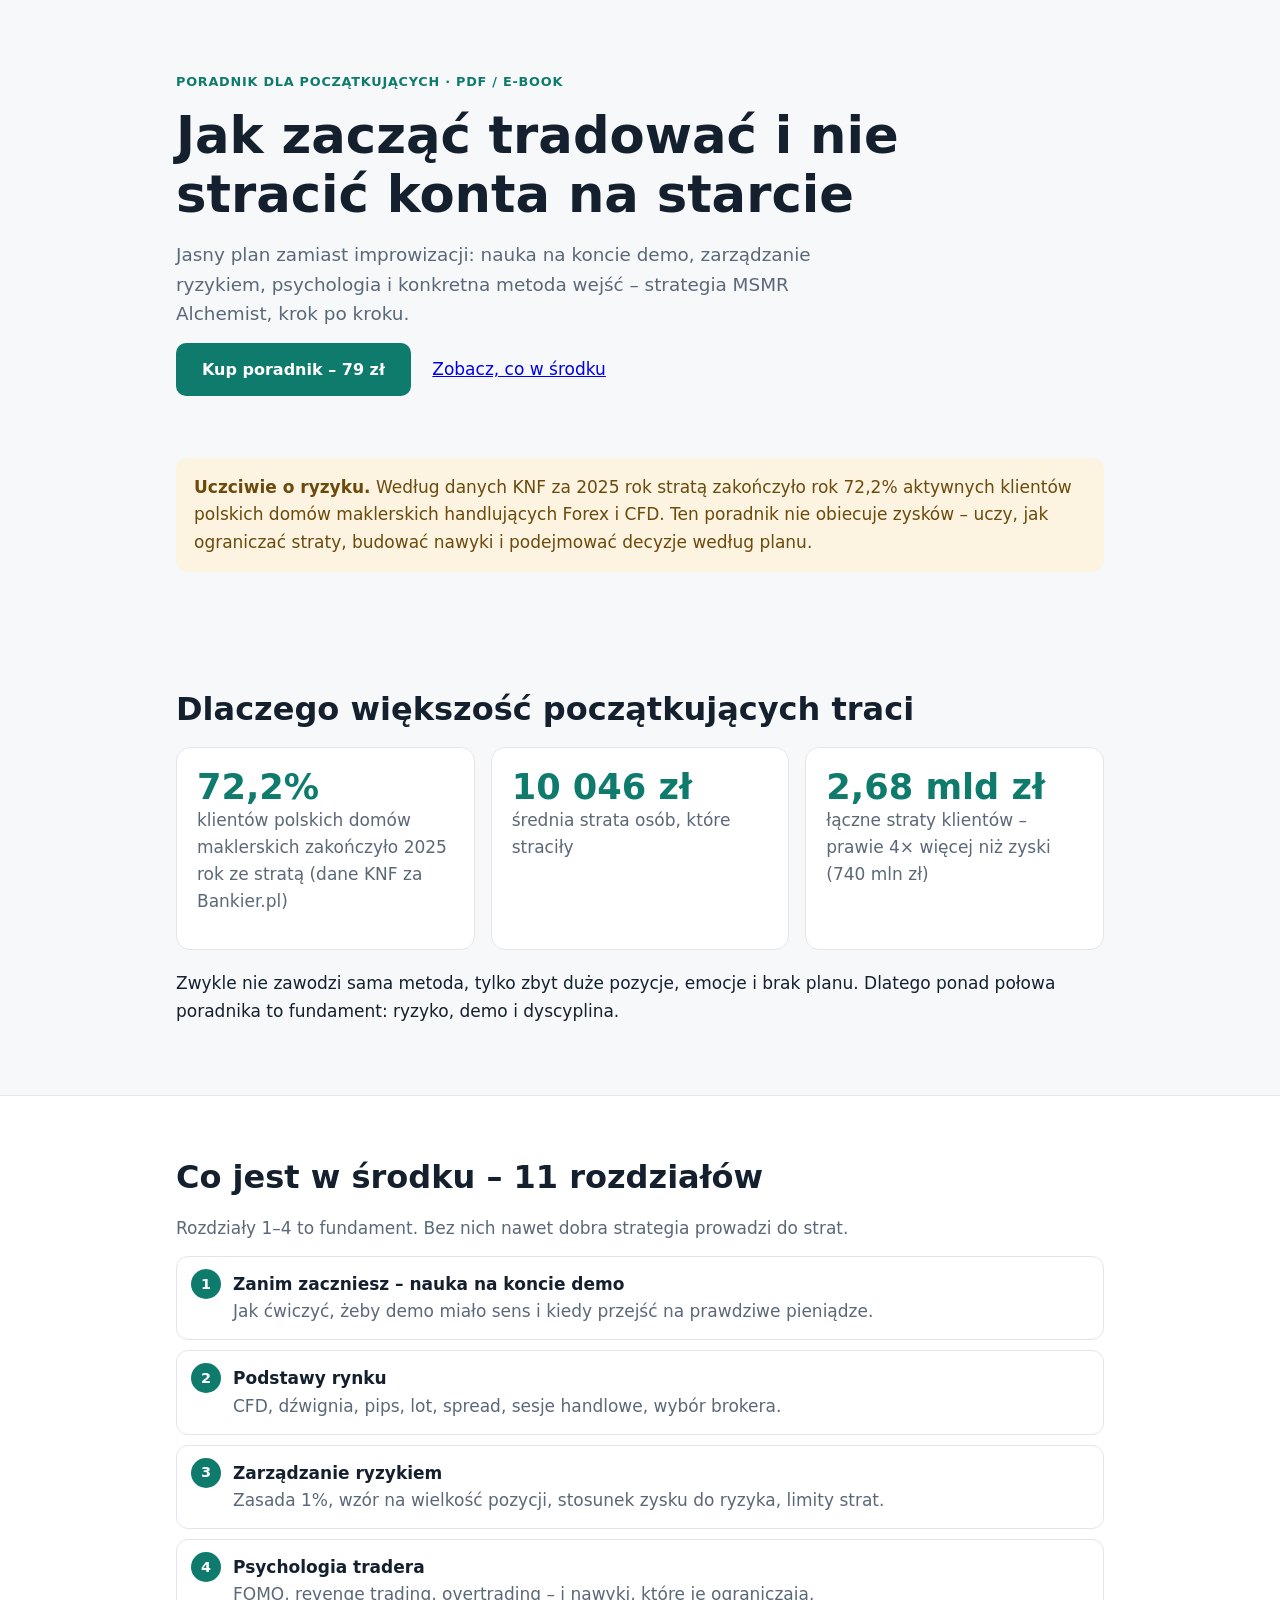
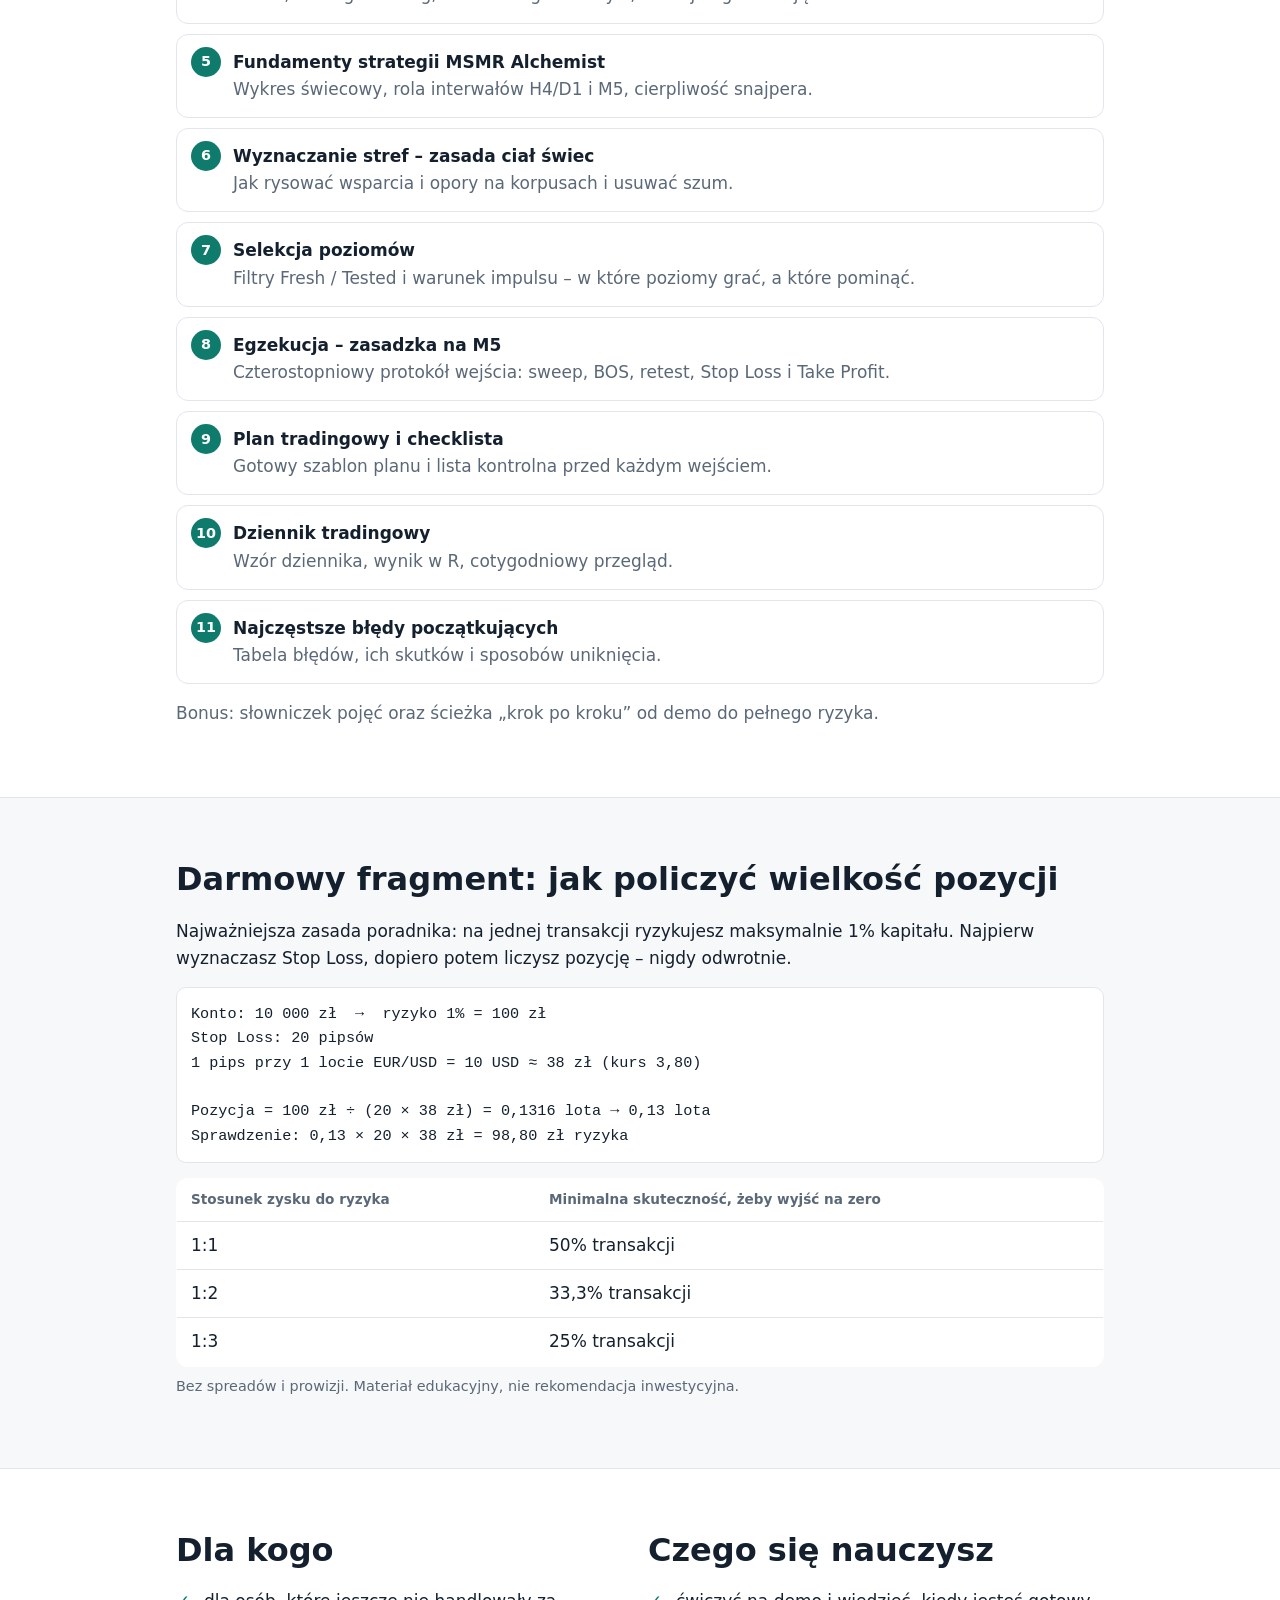
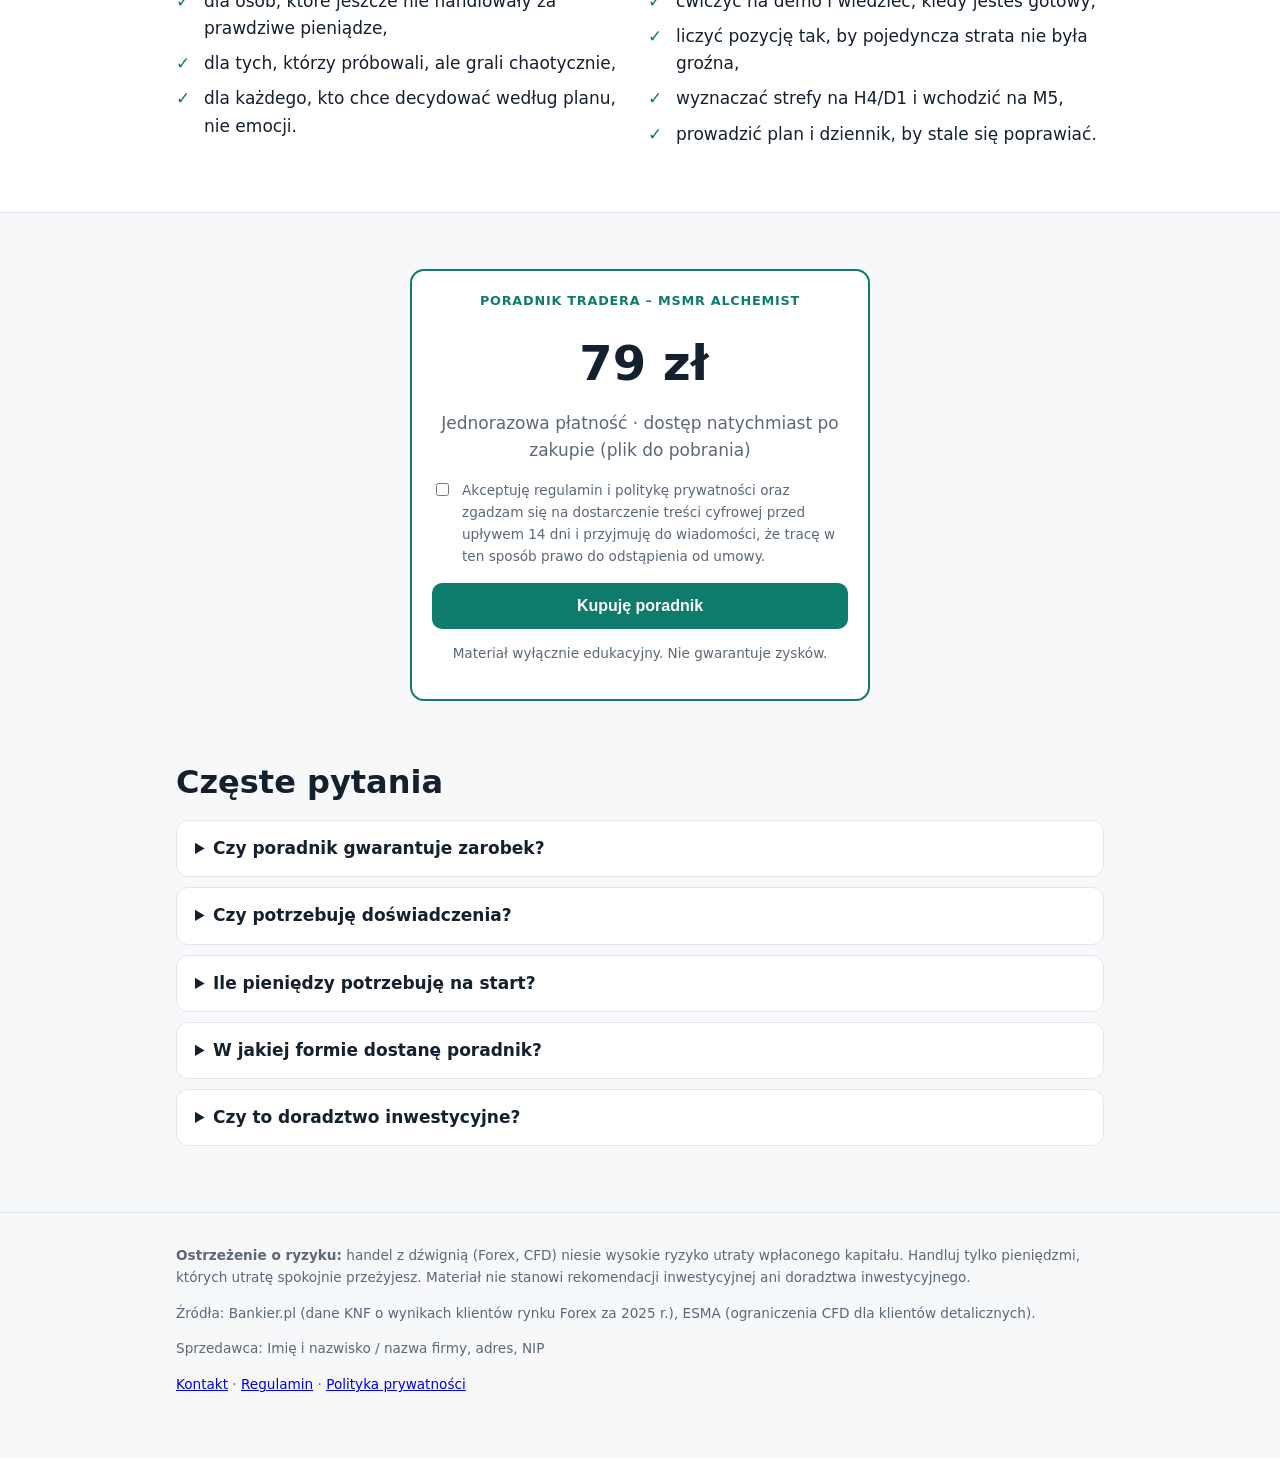
==== index.html @ 7ea4dff7 "Dodaj stronę sprzedażową poradnika tradera Co-Authored-By: Claude Sonnet 5.5 <noreply@anthropic.com>" ====
<!doctype html>
<html lang="pl">
<head>
<meta charset="utf-8">
<meta name="viewport" content="width=device-width, initial-scale=1">
<title>Poradnik Tradera – MSMR Alchemist</title>
<meta name="description" content="Praktyczny poradnik dla początkujących: jak zacząć tradować, liczyć ryzyko i handlować według planu. 11 rozdziałów, checklista, dziennik tradera.">
<style>
:root{--bg:#f7f8fa;--card:#fff;--ink:#14202e;--muted:#5b6878;--line:#e2e6ec;--accent:#0f7b6c;--accent-ink:#fff;--warn:#fdf3e1;--warn-ink:#6b4a0b}
@media (prefers-color-scheme:dark){:root{--bg:#0f151c;--card:#171f29;--ink:#e8edf3;--muted:#9aa7b6;--line:#26313e;--accent:#2bb59f;--accent-ink:#06211c;--warn:#2b2312;--warn-ink:#f0d9a4}}
*{box-sizing:border-box}
body{margin:0;background:var(--bg);color:var(--ink);font:17px/1.6 system-ui,-apple-system,Segoe UI,Roboto,sans-serif}
.wrap{max-width:960px;margin:0 auto;padding:0 16px}
section{padding:56px 0}
h1{font-size:clamp(2rem,5vw,3.2rem);line-height:1.15;margin:0 0 16px}
h2{font-size:clamp(1.5rem,3vw,2rem);margin:0 0 12px}
h3{margin:0 0 6px;font-size:1.05rem}
p{margin:0 0 14px}
.muted{color:var(--muted)}
.hero{padding:72px 0 48px}
.eyebrow{color:var(--accent);font-weight:700;letter-spacing:.06em;text-transform:uppercase;font-size:.8rem}
.btn{display:inline-block;background:var(--accent);color:var(--accent-ink);padding:14px 26px;border-radius:10px;font-weight:700;text-decoration:none;border:0;font-size:1rem;cursor:pointer}
.btn:hover{filter:brightness(1.08)}
.grid{display:grid;gap:16px;grid-template-columns:repeat(auto-fit,minmax(250px,1fr))}
.card{background:var(--card);border:1px solid var(--line);border-radius:14px;padding:20px}
.stat{font-size:2.2rem;font-weight:800;color:var(--accent);line-height:1.1}
.warn{background:var(--warn);color:var(--warn-ink);border-radius:12px;padding:16px 18px}
ol.chapters{list-style:none;counter-reset:c;padding:0;margin:0;display:grid;gap:10px}
ol.chapters li{counter-increment:c;background:var(--card);border:1px solid var(--line);border-radius:12px;padding:14px 16px 14px 56px;position:relative}
ol.chapters li::before{content:counter(c);position:absolute;left:14px;top:12px;width:30px;height:30px;border-radius:50%;background:var(--accent);color:var(--accent-ink);display:grid;place-items:center;font-weight:700;font-size:.9rem}
ol.chapters b{display:block}
ul.tick{list-style:none;padding:0;margin:0}
ul.tick li{padding-left:28px;position:relative;margin-bottom:8px}
ul.tick li::before{content:"✓";position:absolute;left:0;color:var(--accent);font-weight:800}
table{width:100%;border-collapse:collapse;background:var(--card);border-radius:12px;overflow:hidden;border:1px solid var(--line)}
th,td{padding:10px 14px;text-align:left;border-bottom:1px solid var(--line)}
th{font-size:.85rem;color:var(--muted)}
tr:last-child td{border-bottom:0}
pre{background:var(--card);border:1px solid var(--line);border-radius:10px;padding:14px;overflow:auto;font-size:.95rem}
.price-box{text-align:center;max-width:460px;margin:0 auto;border:2px solid var(--accent)}
.price{font-size:3rem;font-weight:800;margin:8px 0}
.price s{font-size:1.3rem;color:var(--muted);font-weight:400;margin-right:8px}
details{background:var(--card);border:1px solid var(--line);border-radius:12px;padding:14px 18px;margin-bottom:10px}
summary{cursor:pointer;font-weight:600}
details p{margin:10px 0 0}
label.consent{display:flex;gap:10px;text-align:left;font-size:.85rem;color:var(--muted);margin:16px 0;align-items:flex-start}
footer{padding:32px 0 48px;border-top:1px solid var(--line);font-size:.85rem;color:var(--muted)}
#msg{margin-top:12px;font-size:.9rem;color:var(--warn-ink);background:var(--warn);border-radius:8px;padding:10px;display:none}
</style>
</head>
<body>

<header class="hero">
<div class="wrap">
  <p class="eyebrow">Poradnik dla początkujących · PDF / e-book</p>
  <h1>Jak zacząć tradować i nie stracić konta na starcie</h1>
  <p class="muted" style="font-size:1.15rem;max-width:660px">Jasny plan zamiast improwizacji: nauka na koncie demo, zarządzanie ryzykiem, psychologia i konkretna metoda wejść – strategia MSMR Alchemist, krok po kroku.</p>
  <p><a class="btn" href="#kup" data-buy>Kup poradnik – <span data-price></span></a>
  <a href="#zawartosc" style="margin-left:16px">Zobacz, co w środku</a></p>
</div>
</header>

<section style="padding-top:0">
<div class="wrap">
  <div class="warn"><b>Uczciwie o ryzyku.</b> Według danych KNF za 2025 rok stratą zakończyło rok 72,2% aktywnych klientów polskich domów maklerskich handlujących Forex i CFD. Ten poradnik nie obiecuje zysków – uczy, jak ograniczać straty, budować nawyki i podejmować decyzje według planu.</div>
</div>
</section>

<section>
<div class="wrap">
  <h2>Dlaczego większość początkujących traci</h2>
  <div class="grid">
    <div class="card"><div class="stat">72,2%</div><p class="muted">klientów polskich domów maklerskich zakończyło 2025 rok ze stratą (dane KNF za Bankier.pl)</p></div>
    <div class="card"><div class="stat">10 046 zł</div><p class="muted">średnia strata osób, które straciły</p></div>
    <div class="card"><div class="stat">2,68 mld zł</div><p class="muted">łączne straty klientów – prawie 4× więcej niż zyski (740 mln zł)</p></div>
  </div>
  <p style="margin-top:20px">Zwykle nie zawodzi sama metoda, tylko zbyt duże pozycje, emocje i brak planu. Dlatego ponad połowa poradnika to fundament: ryzyko, demo i dyscyplina.</p>
</div>
</section>

<section id="zawartosc" style="background:var(--card);border-block:1px solid var(--line)">
<div class="wrap">
  <h2>Co jest w środku – 11 rozdziałów</h2>
  <p class="muted">Rozdziały 1–4 to fundament. Bez nich nawet dobra strategia prowadzi do strat.</p>
  <ol class="chapters">
    <li><b>Zanim zaczniesz – nauka na koncie demo</b><span class="muted">Jak ćwiczyć, żeby demo miało sens i kiedy przejść na prawdziwe pieniądze.</span></li>
    <li><b>Podstawy rynku</b><span class="muted">CFD, dźwignia, pips, lot, spread, sesje handlowe, wybór brokera.</span></li>
    <li><b>Zarządzanie ryzykiem</b><span class="muted">Zasada 1%, wzór na wielkość pozycji, stosunek zysku do ryzyka, limity strat.</span></li>
    <li><b>Psychologia tradera</b><span class="muted">FOMO, revenge trading, overtrading – i nawyki, które je ograniczają.</span></li>
    <li><b>Fundamenty strategii MSMR Alchemist</b><span class="muted">Wykres świecowy, rola interwałów H4/D1 i M5, cierpliwość snajpera.</span></li>
    <li><b>Wyznaczanie stref – zasada ciał świec</b><span class="muted">Jak rysować wsparcia i opory na korpusach i usuwać szum.</span></li>
    <li><b>Selekcja poziomów</b><span class="muted">Filtry Fresh / Tested i warunek impulsu – w które poziomy grać, a które pominąć.</span></li>
    <li><b>Egzekucja – zasadzka na M5</b><span class="muted">Czterostopniowy protokół wejścia: sweep, BOS, retest, Stop Loss i Take Profit.</span></li>
    <li><b>Plan tradingowy i checklista</b><span class="muted">Gotowy szablon planu i lista kontrolna przed każdym wejściem.</span></li>
    <li><b>Dziennik tradingowy</b><span class="muted">Wzór dziennika, wynik w R, cotygodniowy przegląd.</span></li>
    <li><b>Najczęstsze błędy początkujących</b><span class="muted">Tabela błędów, ich skutków i sposobów uniknięcia.</span></li>
  </ol>
  <p style="margin-top:16px" class="muted">Bonus: słowniczek pojęć oraz ścieżka „krok po kroku” od demo do pełnego ryzyka.</p>
</div>
</section>

<section>
<div class="wrap">
  <h2>Darmowy fragment: jak policzyć wielkość pozycji</h2>
  <p>Najważniejsza zasada poradnika: na jednej transakcji ryzykujesz maksymalnie 1% kapitału. Najpierw wyznaczasz Stop Loss, dopiero potem liczysz pozycję – nigdy odwrotnie.</p>
  <pre>Konto: 10 000 zł  →  ryzyko 1% = 100 zł
Stop Loss: 20 pipsów
1 pips przy 1 locie EUR/USD = 10 USD ≈ 38 zł (kurs 3,80)

Pozycja = 100 zł ÷ (20 × 38 zł) = 0,1316 lota → 0,13 lota
Sprawdzenie: 0,13 × 20 × 38 zł = 98,80 zł ryzyka</pre>
  <table>
    <tr><th>Stosunek zysku do ryzyka</th><th>Minimalna skuteczność, żeby wyjść na zero</th></tr>
    <tr><td>1:1</td><td>50% transakcji</td></tr>
    <tr><td>1:2</td><td>33,3% transakcji</td></tr>
    <tr><td>1:3</td><td>25% transakcji</td></tr>
  </table>
  <p class="muted" style="margin-top:8px;font-size:.9rem">Bez spreadów i prowizji. Materiał edukacyjny, nie rekomendacja inwestycyjna.</p>
</div>
</section>

<section style="background:var(--card);border-block:1px solid var(--line)">
<div class="wrap">
  <div class="grid">
    <div>
      <h2>Dla kogo</h2>
      <ul class="tick">
        <li>dla osób, które jeszcze nie handlowały za prawdziwe pieniądze,</li>
        <li>dla tych, którzy próbowali, ale grali chaotycznie,</li>
        <li>dla każdego, kto chce decydować według planu, nie emocji.</li>
      </ul>
    </div>
    <div>
      <h2>Czego się nauczysz</h2>
      <ul class="tick">
        <li>ćwiczyć na demo i wiedzieć, kiedy jesteś gotowy,</li>
        <li>liczyć pozycję tak, by pojedyncza strata nie była groźna,</li>
        <li>wyznaczać strefy na H4/D1 i wchodzić na M5,</li>
        <li>prowadzić plan i dziennik, by stale się poprawiać.</li>
      </ul>
    </div>
  </div>
</div>
</section>

<section id="kup">
<div class="wrap">
  <div class="card price-box">
    <p class="eyebrow">Poradnik Tradera – MSMR Alchemist</p>
    <div class="price"><s data-oldprice></s><span data-price></span></div>
    <p class="muted">Jednorazowa płatność · dostęp natychmiast po zakupie (plik do pobrania)</p>
    <label class="consent"><input type="checkbox" id="consent">
      <span>Akceptuję regulamin i politykę prywatności oraz zgadzam się na dostarczenie treści cyfrowej przed upływem 14 dni i przyjmuję do wiadomości, że tracę w ten sposób prawo do odstąpienia od umowy.</span></label>
    <button class="btn" id="buy" style="width:100%">Kupuję poradnik</button>
    <div id="msg"></div>
    <p class="muted" style="font-size:.85rem;margin-top:14px">Materiał wyłącznie edukacyjny. Nie gwarantuje zysków.</p>
  </div>
</div>
</section>

<section style="padding-top:0">
<div class="wrap">
  <h2>Częste pytania</h2>
  <details><summary>Czy poradnik gwarantuje zarobek?</summary><p>Nie. Żadna strategia nie wygrywa zawsze, a przeszłe wyniki nie gwarantują przyszłych. Poradnik uczy podejścia opartego na planie i kontroli ryzyka.</p></details>
  <details><summary>Czy potrzebuję doświadczenia?</summary><p>Nie. Poradnik zaczyna od podstaw: konta demo, pojęć rynkowych i zarządzania ryzykiem.</p></details>
  <details><summary>Ile pieniędzy potrzebuję na start?</summary><p>Przez pierwsze tygodnie handlujesz wyłącznie na koncie demo. Na prawdziwym koncie zaczynasz od małej kwoty, której utratę spokojnie przeżyjesz.</p></details>
  <details><summary>W jakiej formie dostanę poradnik?</summary><p>Jako plik do pobrania po opłaceniu zamówienia (link przesłany na podany e-mail).</p></details>
  <details><summary>Czy to doradztwo inwestycyjne?</summary><p>Nie. To materiał wyłącznie edukacyjny. Wszystkie decyzje podejmujesz samodzielnie i na własną odpowiedzialność.</p></details>
</div>
</section>

<footer>
<div class="wrap">
  <p><b>Ostrzeżenie o ryzyku:</b> handel z dźwignią (Forex, CFD) niesie wysokie ryzyko utraty wpłaconego kapitału. Handluj tylko pieniędzmi, których utratę spokojnie przeżyjesz. Materiał nie stanowi rekomendacji inwestycyjnej ani doradztwa inwestycyjnego.</p>
  <p>Źródła: Bankier.pl (dane KNF o wynikach klientów rynku Forex za 2025 r.), ESMA (ograniczenia CFD dla klientów detalicznych).</p>
  <p data-seller></p>
  <p><a href="mailto:" data-mail>Kontakt</a> · <a href="regulamin.html">Regulamin</a> · <a href="prywatnosc.html">Polityka prywatności</a></p>
</div>
</footer>

<script src="config.js"></script>
<script>
(function(){
  var c = window.SHOP || {};
  document.querySelectorAll("[data-price]").forEach(function(e){e.textContent=c.price||""});
  document.querySelectorAll("[data-oldprice]").forEach(function(e){e.textContent=c.oldPrice||""});
  document.querySelectorAll("[data-seller]").forEach(function(e){e.textContent="Sprzedawca: "+(c.sellerName||"")});
  document.querySelectorAll("[data-mail]").forEach(function(e){e.href="mailto:"+(c.contactEmail||"")});
  var msg=document.getElementById("msg");
  function show(t){msg.textContent=t;msg.style.display="block"}
  document.getElementById("buy").addEventListener("click",function(){
    if(!document.getElementById("consent").checked){show("Zaznacz zgodę, aby przejść do płatności.");return}
    if(!c.checkoutUrl){show("Sprzedaż wystartuje wkrótce. Napisz: "+(c.contactEmail||""));return}
    window.location.href=c.checkoutUrl;
  });
})();
</script>
</body>
</html>
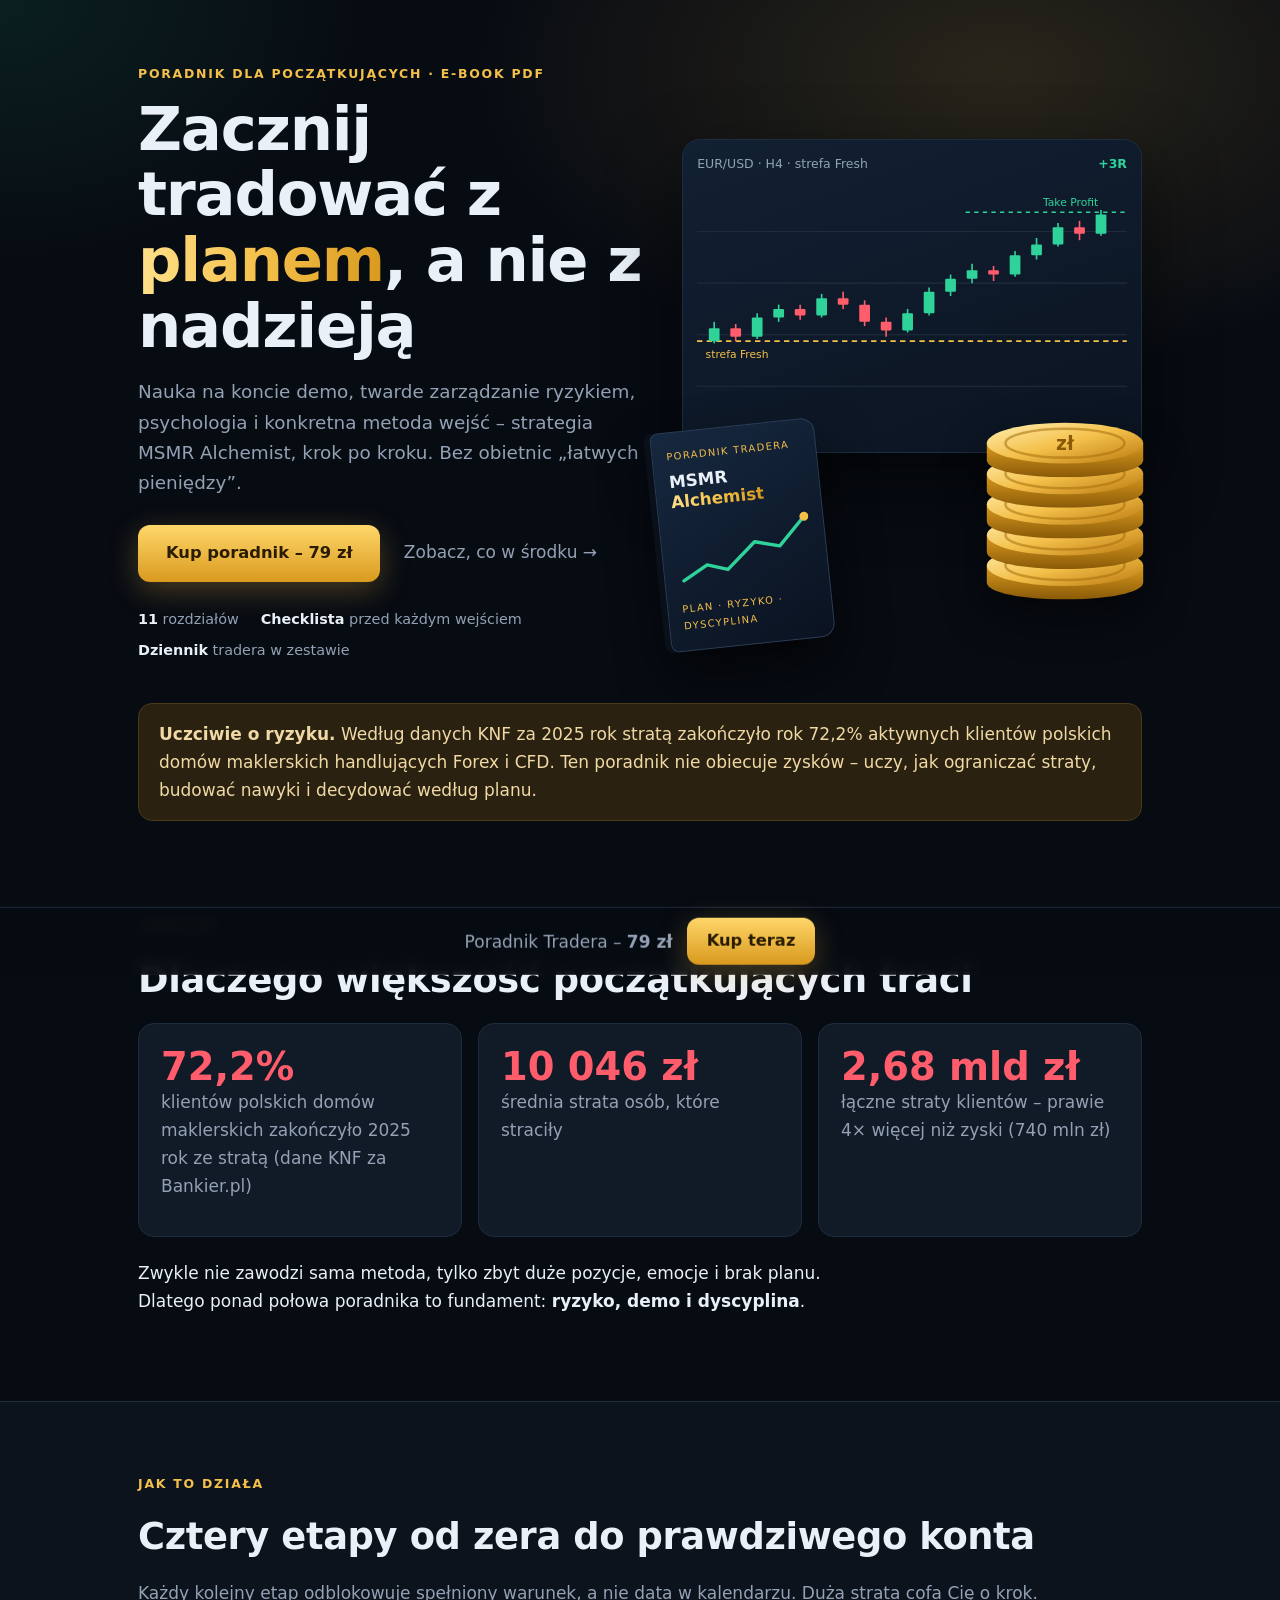
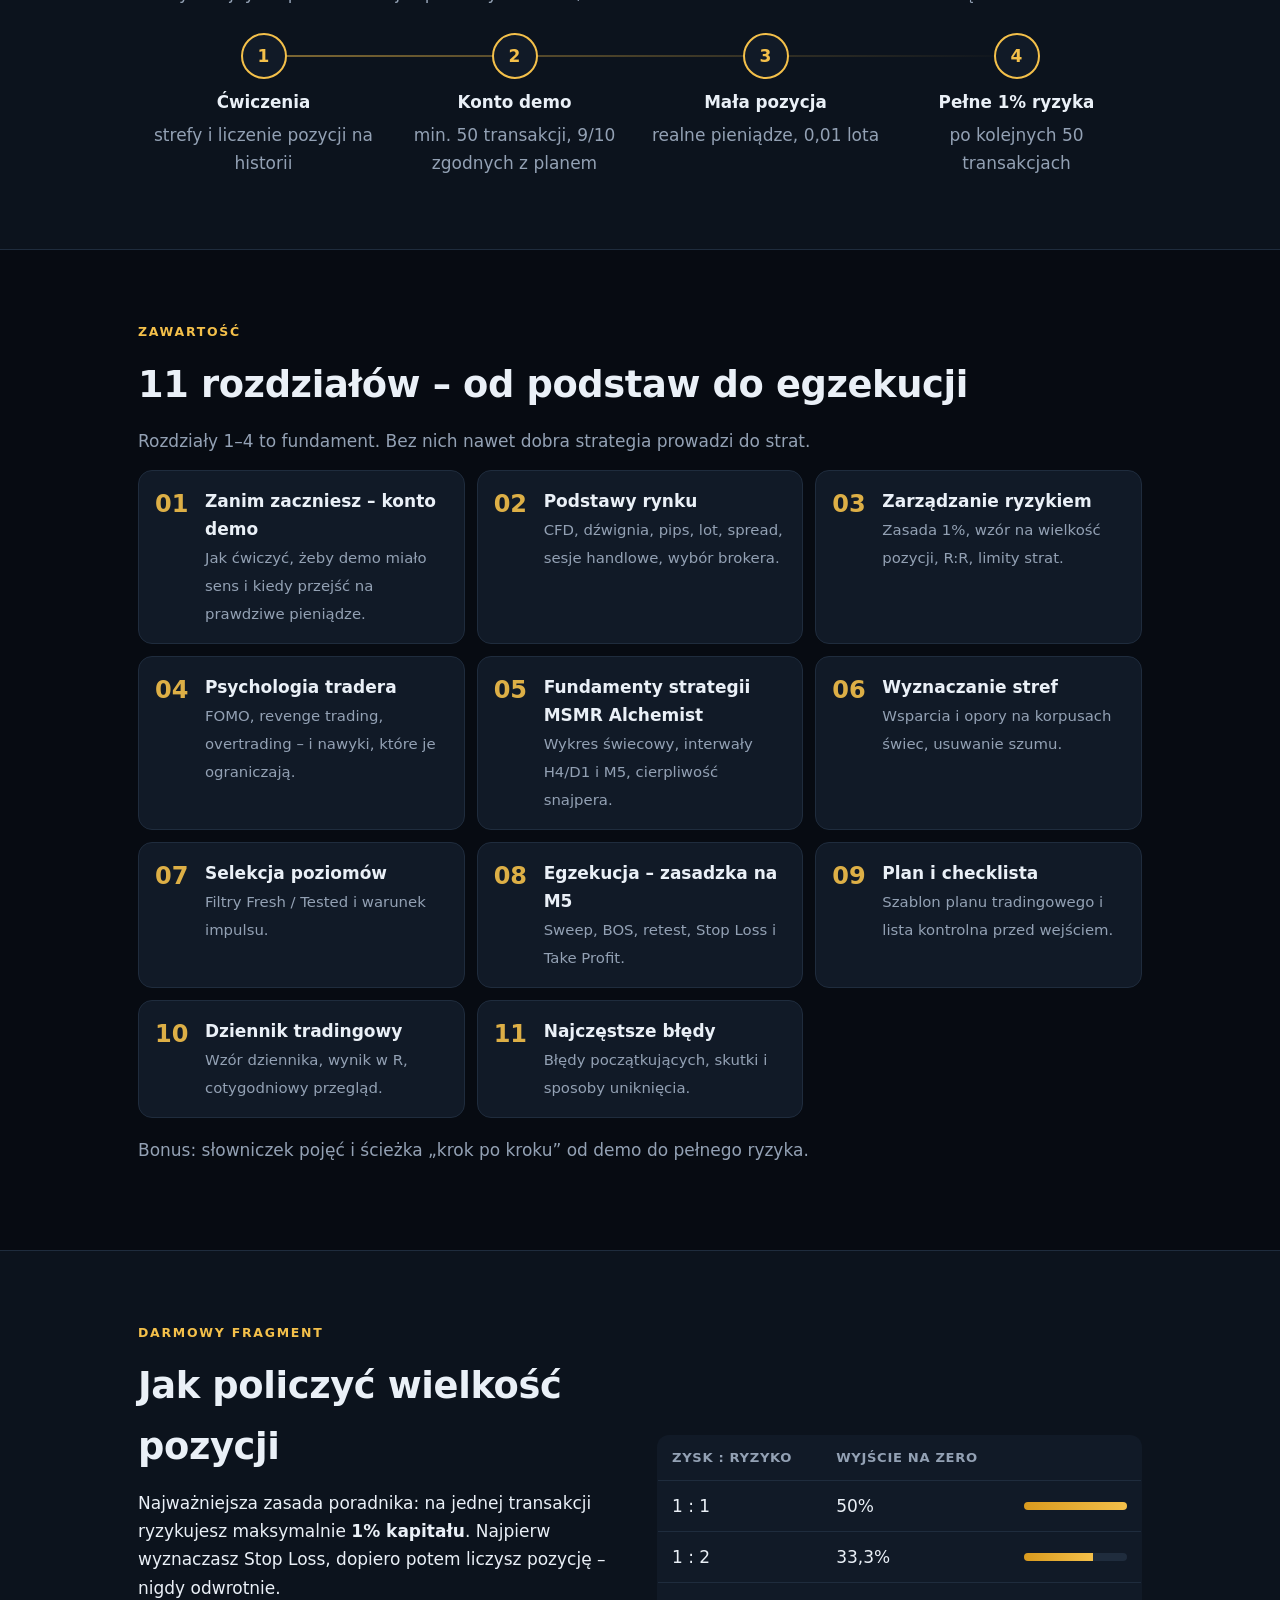
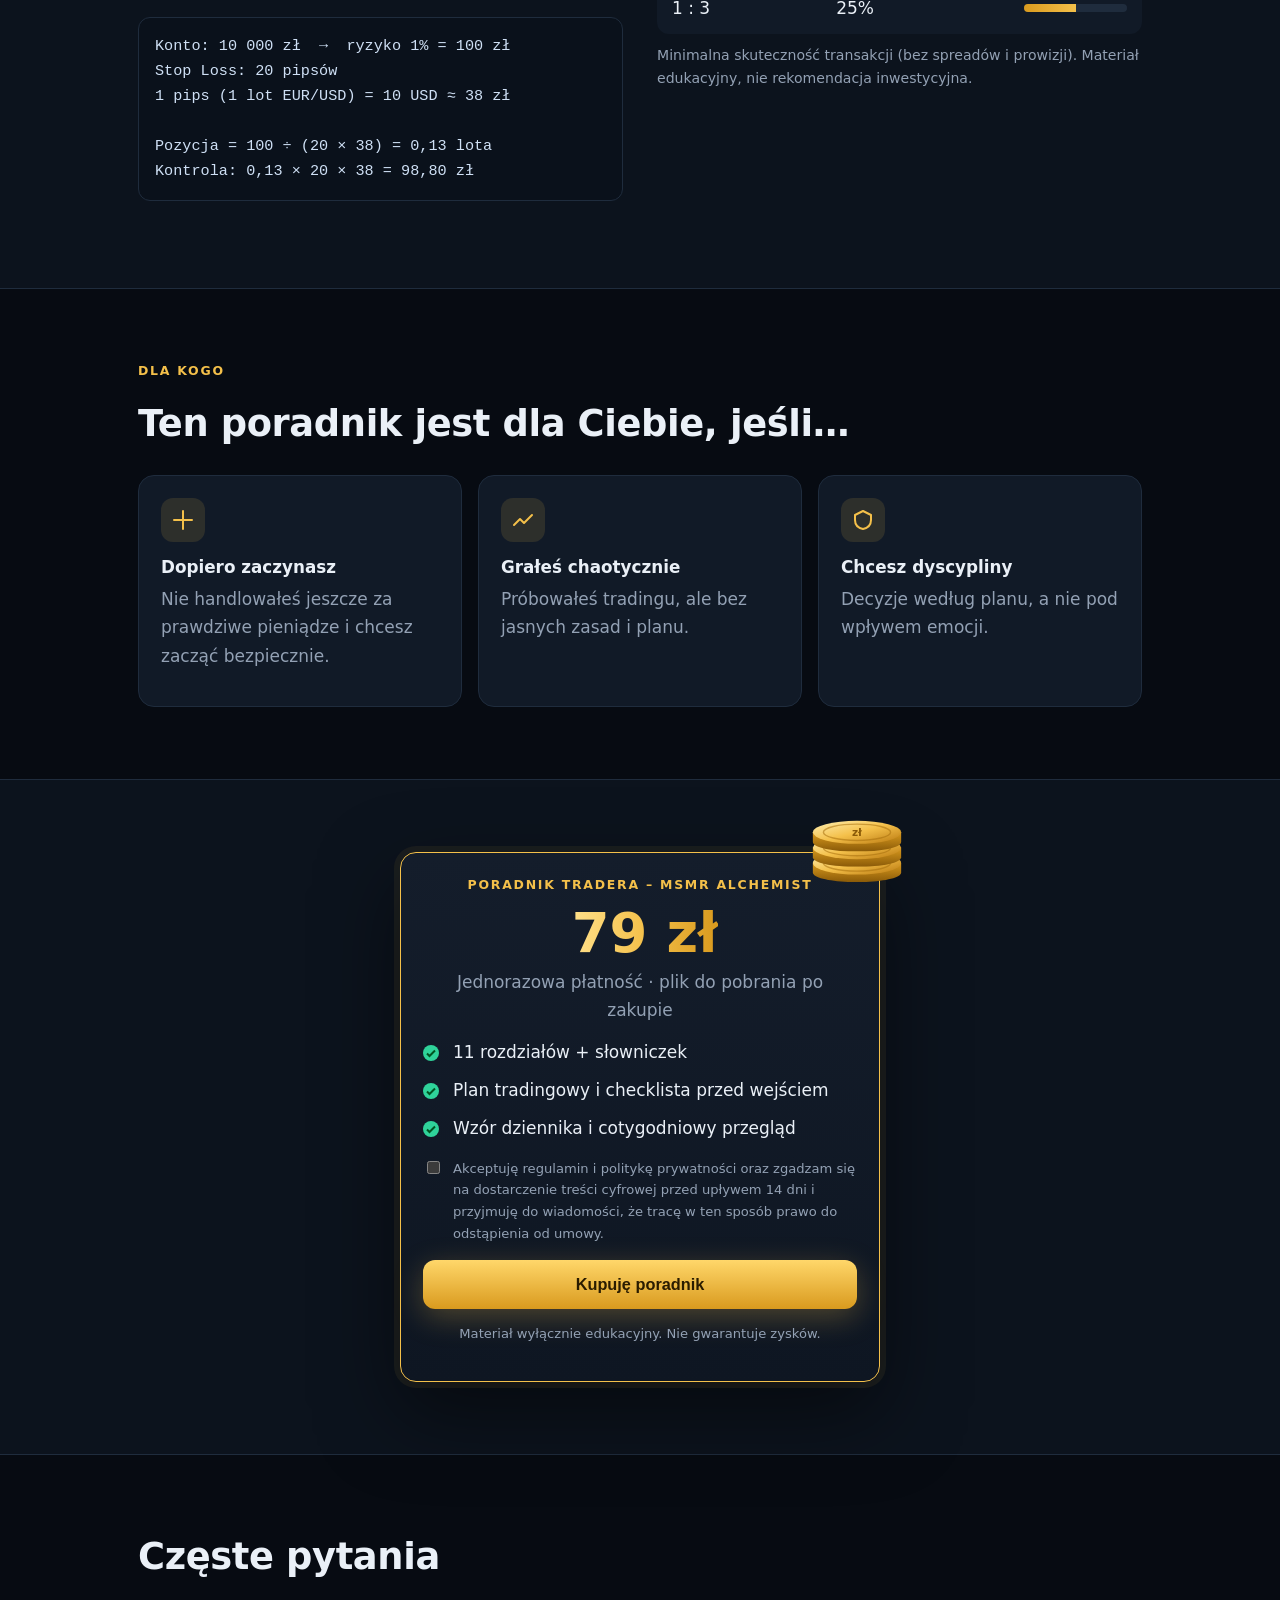
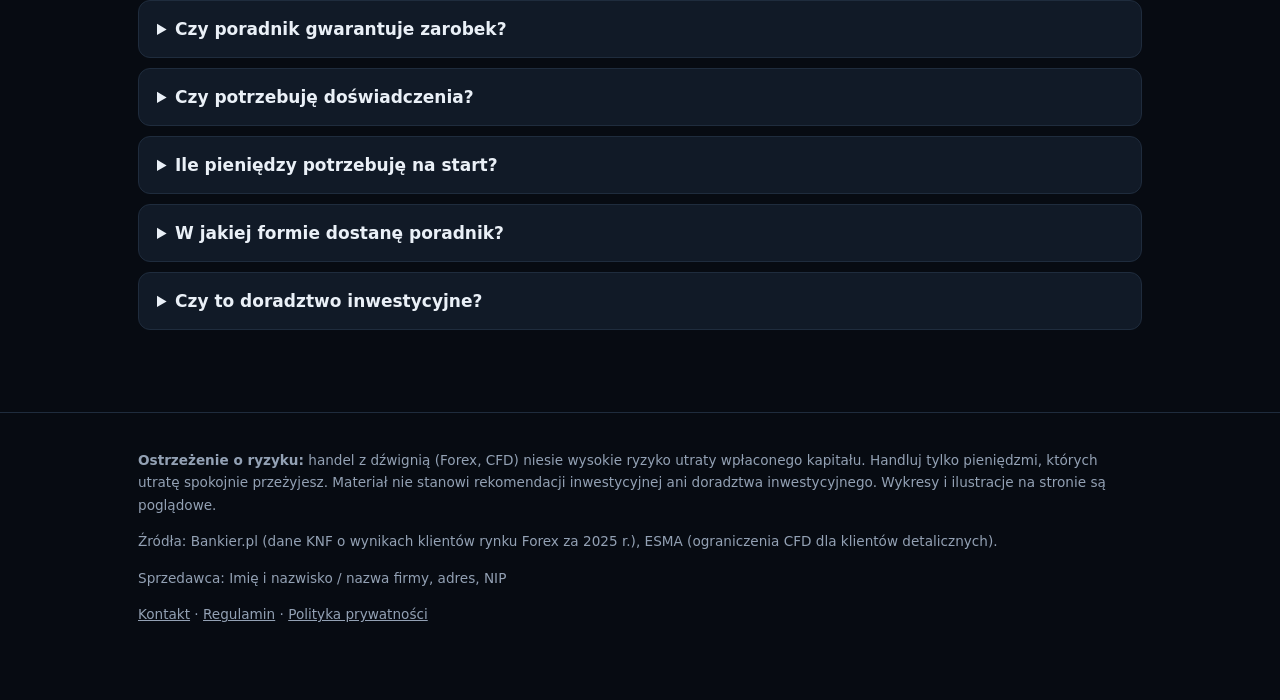
==== commit eaab1aa4: "Nowy wygląd strony: ciemny motyw, wykres świecowy, monety, okładka e-booka Co-Authored-By: Claude So" ====
--- a/index.html
+++ b/index.html
@@ -3,163 +3,173 @@
 <head>
 <meta charset="utf-8">
 <meta name="viewport" content="width=device-width, initial-scale=1">
+<meta name="color-scheme" content="dark">
 <title>Poradnik Tradera – MSMR Alchemist</title>
 <meta name="description" content="Praktyczny poradnik dla początkujących: jak zacząć tradować, liczyć ryzyko i handlować według planu. 11 rozdziałów, checklista, dziennik tradera.">
-<style>
-:root{--bg:#f7f8fa;--card:#fff;--ink:#14202e;--muted:#5b6878;--line:#e2e6ec;--accent:#0f7b6c;--accent-ink:#fff;--warn:#fdf3e1;--warn-ink:#6b4a0b}
-@media (prefers-color-scheme:dark){:root{--bg:#0f151c;--card:#171f29;--ink:#e8edf3;--muted:#9aa7b6;--line:#26313e;--accent:#2bb59f;--accent-ink:#06211c;--warn:#2b2312;--warn-ink:#f0d9a4}}
-*{box-sizing:border-box}
-body{margin:0;background:var(--bg);color:var(--ink);font:17px/1.6 system-ui,-apple-system,Segoe UI,Roboto,sans-serif}
-.wrap{max-width:960px;margin:0 auto;padding:0 16px}
-section{padding:56px 0}
-h1{font-size:clamp(2rem,5vw,3.2rem);line-height:1.15;margin:0 0 16px}
-h2{font-size:clamp(1.5rem,3vw,2rem);margin:0 0 12px}
-h3{margin:0 0 6px;font-size:1.05rem}
-p{margin:0 0 14px}
-.muted{color:var(--muted)}
-.hero{padding:72px 0 48px}
-.eyebrow{color:var(--accent);font-weight:700;letter-spacing:.06em;text-transform:uppercase;font-size:.8rem}
-.btn{display:inline-block;background:var(--accent);color:var(--accent-ink);padding:14px 26px;border-radius:10px;font-weight:700;text-decoration:none;border:0;font-size:1rem;cursor:pointer}
-.btn:hover{filter:brightness(1.08)}
-.grid{display:grid;gap:16px;grid-template-columns:repeat(auto-fit,minmax(250px,1fr))}
-.card{background:var(--card);border:1px solid var(--line);border-radius:14px;padding:20px}
-.stat{font-size:2.2rem;font-weight:800;color:var(--accent);line-height:1.1}
-.warn{background:var(--warn);color:var(--warn-ink);border-radius:12px;padding:16px 18px}
-ol.chapters{list-style:none;counter-reset:c;padding:0;margin:0;display:grid;gap:10px}
-ol.chapters li{counter-increment:c;background:var(--card);border:1px solid var(--line);border-radius:12px;padding:14px 16px 14px 56px;position:relative}
-ol.chapters li::before{content:counter(c);position:absolute;left:14px;top:12px;width:30px;height:30px;border-radius:50%;background:var(--accent);color:var(--accent-ink);display:grid;place-items:center;font-weight:700;font-size:.9rem}
-ol.chapters b{display:block}
-ul.tick{list-style:none;padding:0;margin:0}
-ul.tick li{padding-left:28px;position:relative;margin-bottom:8px}
-ul.tick li::before{content:"✓";position:absolute;left:0;color:var(--accent);font-weight:800}
-table{width:100%;border-collapse:collapse;background:var(--card);border-radius:12px;overflow:hidden;border:1px solid var(--line)}
-th,td{padding:10px 14px;text-align:left;border-bottom:1px solid var(--line)}
-th{font-size:.85rem;color:var(--muted)}
-tr:last-child td{border-bottom:0}
-pre{background:var(--card);border:1px solid var(--line);border-radius:10px;padding:14px;overflow:auto;font-size:.95rem}
-.price-box{text-align:center;max-width:460px;margin:0 auto;border:2px solid var(--accent)}
-.price{font-size:3rem;font-weight:800;margin:8px 0}
-.price s{font-size:1.3rem;color:var(--muted);font-weight:400;margin-right:8px}
-details{background:var(--card);border:1px solid var(--line);border-radius:12px;padding:14px 18px;margin-bottom:10px}
-summary{cursor:pointer;font-weight:600}
-details p{margin:10px 0 0}
-label.consent{display:flex;gap:10px;text-align:left;font-size:.85rem;color:var(--muted);margin:16px 0;align-items:flex-start}
-footer{padding:32px 0 48px;border-top:1px solid var(--line);font-size:.85rem;color:var(--muted)}
-#msg{margin-top:12px;font-size:.9rem;color:var(--warn-ink);background:var(--warn);border-radius:8px;padding:10px;display:none}
-</style>
+<meta property="og:title" content="Poradnik Tradera – MSMR Alchemist">
+<meta property="og:description" content="Jak zacząć tradować i nie stracić konta na starcie. Plan, ryzyko, psychologia, konkretna metoda.">
+<link rel="stylesheet" href="style.css">
 </head>
 <body>
+<svg width="0" height="0" style="position:absolute" aria-hidden="true">
+<defs>
+<linearGradient id="gg" x1="0" y1="0" x2="1" y2="1"><stop offset="0" stop-color="#fff0b3"/><stop offset=".5" stop-color="#f4c04a"/><stop offset="1" stop-color="#b9780f"/></linearGradient>
+<linearGradient id="ge" x1="0" y1="0" x2="0" y2="1"><stop offset="0" stop-color="#d99a1e"/><stop offset="1" stop-color="#8a5a08"/></linearGradient>
+<symbol id="coin" viewBox="0 0 100 34">
+ <path d="M4 14v10c0 6 21 10 46 10s46-4 46-10V14z" fill="url(#ge)"/>
+ <ellipse cx="50" cy="14" rx="46" ry="12" fill="url(#gg)"/>
+ <ellipse cx="50" cy="14" rx="35" ry="8.5" fill="none" stroke="#a8700d" stroke-opacity=".55" stroke-width="1.5"/>
+ </symbol>
+<symbol id="coinT" viewBox="0 0 100 34"><use href="#coin" width="100" height="34"/><text x="50" y="18" text-anchor="middle" font-family="system-ui,sans-serif" font-weight="800" font-size="11" fill="#8a5a08">zł</text></symbol>
+</defs>
+</svg>
 
 <header class="hero">
-<div class="wrap">
-  <p class="eyebrow">Poradnik dla początkujących · PDF / e-book</p>
-  <h1>Jak zacząć tradować i nie stracić konta na starcie</h1>
-  <p class="muted" style="font-size:1.15rem;max-width:660px">Jasny plan zamiast improwizacji: nauka na koncie demo, zarządzanie ryzykiem, psychologia i konkretna metoda wejść – strategia MSMR Alchemist, krok po kroku.</p>
-  <p><a class="btn" href="#kup" data-buy>Kup poradnik – <span data-price></span></a>
-  <a href="#zawartosc" style="margin-left:16px">Zobacz, co w środku</a></p>
+<div class="wrap hero-grid">
+  <div>
+    <p class="eyebrow">Poradnik dla początkujących · e-book PDF</p>
+    <h1>Zacznij tradować z <span class="gold">planem</span>, a nie z nadzieją</h1>
+    <p class="sub">Nauka na koncie demo, twarde zarządzanie ryzykiem, psychologia i konkretna metoda wejść – strategia MSMR Alchemist, krok po kroku. Bez obietnic „łatwych pieniędzy”.</p>
+    <p style="margin-top:26px"><a class="btn" href="#kup" data-buy>Kup poradnik – <span data-price></span></a>
+    <a class="link" href="#zawartosc">Zobacz, co w środku →</a></p>
+    <div class="trust"><span><b>11</b> rozdziałów</span><span><b>Checklista</b> przed każdym wejściem</span><span><b>Dziennik</b> tradera w zestawie</span></div>
+  </div>
+  <div class="visual" aria-hidden="true">
+    <div class="chartcard">
+      <div class="bar"><span>EUR/USD · H4 · strefa Fresh</span><b>+3R</b></div>
+      <svg id="hero-chart" viewBox="0 0 400 240" role="img" aria-label="Ilustracyjny wykres świecowy"></svg>
+    </div>
+    <div class="cover float">
+      <div><div class="s">Poradnik Tradera</div><div class="t" style="margin-top:8px">MSMR<br><span class="gold">Alchemist</span></div></div>
+      <svg viewBox="0 0 120 60"><polyline points="4,52 26,40 44,46 70,24 92,30 116,6" fill="none" stroke="#2fd39a" stroke-width="3" stroke-linecap="round" stroke-linejoin="round"/><circle cx="116" cy="6" r="4" fill="#f4c04a"/></svg>
+      <div class="s">Plan · Ryzyko · Dyscyplina</div>
+    </div>
+    <svg class="coins float" viewBox="0 0 100 120" style="animation-delay:-2s">
+      <use href="#coin" x="0" y="84" width="100" height="34"/>
+      <use href="#coin" x="0" y="66" width="100" height="34"/>
+      <use href="#coin" x="0" y="48" width="100" height="34"/>
+      <use href="#coin" x="0" y="30" width="100" height="34"/>
+      <use href="#coinT" x="0" y="12" width="100" height="34"/>
+    </svg>
+  </div>
 </div>
 </header>
 
-<section style="padding-top:0">
-<div class="wrap">
-  <div class="warn"><b>Uczciwie o ryzyku.</b> Według danych KNF za 2025 rok stratą zakończyło rok 72,2% aktywnych klientów polskich domów maklerskich handlujących Forex i CFD. Ten poradnik nie obiecuje zysków – uczy, jak ograniczać straty, budować nawyki i podejmować decyzje według planu.</div>
+<section style="padding:0 0 24px">
+<div class="wrap rv">
+  <div class="warn"><b>Uczciwie o ryzyku.</b> Według danych KNF za 2025 rok stratą zakończyło rok 72,2% aktywnych klientów polskich domów maklerskich handlujących Forex i CFD. Ten poradnik nie obiecuje zysków – uczy, jak ograniczać straty, budować nawyki i decydować według planu.</div>
 </div>
 </section>
 
 <section>
-<div class="wrap">
+<div class="wrap rv">
+  <p class="eyebrow">Problem</p>
   <h2>Dlaczego większość początkujących traci</h2>
   <div class="grid">
     <div class="card"><div class="stat">72,2%</div><p class="muted">klientów polskich domów maklerskich zakończyło 2025 rok ze stratą (dane KNF za Bankier.pl)</p></div>
     <div class="card"><div class="stat">10 046 zł</div><p class="muted">średnia strata osób, które straciły</p></div>
     <div class="card"><div class="stat">2,68 mld zł</div><p class="muted">łączne straty klientów – prawie 4× więcej niż zyski (740 mln zł)</p></div>
   </div>
-  <p style="margin-top:20px">Zwykle nie zawodzi sama metoda, tylko zbyt duże pozycje, emocje i brak planu. Dlatego ponad połowa poradnika to fundament: ryzyko, demo i dyscyplina.</p>
+  <p style="margin-top:22px;max-width:720px">Zwykle nie zawodzi sama metoda, tylko zbyt duże pozycje, emocje i brak planu. Dlatego ponad połowa poradnika to fundament: <b>ryzyko, demo i dyscyplina</b>.</p>
 </div>
 </section>
 
-<section id="zawartosc" style="background:var(--card);border-block:1px solid var(--line)">
-<div class="wrap">
-  <h2>Co jest w środku – 11 rozdziałów</h2>
+<section class="alt">
+<div class="wrap rv">
+  <p class="eyebrow">Jak to działa</p>
+  <h2>Cztery etapy od zera do prawdziwego konta</h2>
+  <p class="muted">Każdy kolejny etap odblokowuje spełniony warunek, a nie data w kalendarzu. Duża strata cofa Cię o krok.</p>
+  <div class="path">
+    <div class="st"><div class="dot">1</div><h3>Ćwiczenia</h3><span class="muted">strefy i liczenie pozycji na historii</span></div>
+    <div class="st"><div class="dot">2</div><h3>Konto demo</h3><span class="muted">min. 50 transakcji, 9/10 zgodnych z planem</span></div>
+    <div class="st"><div class="dot">3</div><h3>Mała pozycja</h3><span class="muted">realne pieniądze, 0,01 lota</span></div>
+    <div class="st"><div class="dot">4</div><h3>Pełne 1% ryzyka</h3><span class="muted">po kolejnych 50 transakcjach</span></div>
+  </div>
+</div>
+</section>
+
+<section id="zawartosc">
+<div class="wrap rv">
+  <p class="eyebrow">Zawartość</p>
+  <h2>11 rozdziałów – od podstaw do egzekucji</h2>
   <p class="muted">Rozdziały 1–4 to fundament. Bez nich nawet dobra strategia prowadzi do strat.</p>
   <ol class="chapters">
-    <li><b>Zanim zaczniesz – nauka na koncie demo</b><span class="muted">Jak ćwiczyć, żeby demo miało sens i kiedy przejść na prawdziwe pieniądze.</span></li>
-    <li><b>Podstawy rynku</b><span class="muted">CFD, dźwignia, pips, lot, spread, sesje handlowe, wybór brokera.</span></li>
-    <li><b>Zarządzanie ryzykiem</b><span class="muted">Zasada 1%, wzór na wielkość pozycji, stosunek zysku do ryzyka, limity strat.</span></li>
-    <li><b>Psychologia tradera</b><span class="muted">FOMO, revenge trading, overtrading – i nawyki, które je ograniczają.</span></li>
-    <li><b>Fundamenty strategii MSMR Alchemist</b><span class="muted">Wykres świecowy, rola interwałów H4/D1 i M5, cierpliwość snajpera.</span></li>
-    <li><b>Wyznaczanie stref – zasada ciał świec</b><span class="muted">Jak rysować wsparcia i opory na korpusach i usuwać szum.</span></li>
-    <li><b>Selekcja poziomów</b><span class="muted">Filtry Fresh / Tested i warunek impulsu – w które poziomy grać, a które pominąć.</span></li>
-    <li><b>Egzekucja – zasadzka na M5</b><span class="muted">Czterostopniowy protokół wejścia: sweep, BOS, retest, Stop Loss i Take Profit.</span></li>
-    <li><b>Plan tradingowy i checklista</b><span class="muted">Gotowy szablon planu i lista kontrolna przed każdym wejściem.</span></li>
-    <li><b>Dziennik tradingowy</b><span class="muted">Wzór dziennika, wynik w R, cotygodniowy przegląd.</span></li>
-    <li><b>Najczęstsze błędy początkujących</b><span class="muted">Tabela błędów, ich skutków i sposobów uniknięcia.</span></li>
+    <li><b>Zanim zaczniesz – konto demo</b><span>Jak ćwiczyć, żeby demo miało sens i kiedy przejść na prawdziwe pieniądze.</span></li>
+    <li><b>Podstawy rynku</b><span>CFD, dźwignia, pips, lot, spread, sesje handlowe, wybór brokera.</span></li>
+    <li><b>Zarządzanie ryzykiem</b><span>Zasada 1%, wzór na wielkość pozycji, R:R, limity strat.</span></li>
+    <li><b>Psychologia tradera</b><span>FOMO, revenge trading, overtrading – i nawyki, które je ograniczają.</span></li>
+    <li><b>Fundamenty strategii MSMR Alchemist</b><span>Wykres świecowy, interwały H4/D1 i M5, cierpliwość snajpera.</span></li>
+    <li><b>Wyznaczanie stref</b><span>Wsparcia i opory na korpusach świec, usuwanie szumu.</span></li>
+    <li><b>Selekcja poziomów</b><span>Filtry Fresh / Tested i warunek impulsu.</span></li>
+    <li><b>Egzekucja – zasadzka na M5</b><span>Sweep, BOS, retest, Stop Loss i Take Profit.</span></li>
+    <li><b>Plan i checklista</b><span>Szablon planu tradingowego i lista kontrolna przed wejściem.</span></li>
+    <li><b>Dziennik tradingowy</b><span>Wzór dziennika, wynik w R, cotygodniowy przegląd.</span></li>
+    <li><b>Najczęstsze błędy</b><span>Błędy początkujących, skutki i sposoby uniknięcia.</span></li>
   </ol>
-  <p style="margin-top:16px" class="muted">Bonus: słowniczek pojęć oraz ścieżka „krok po kroku” od demo do pełnego ryzyka.</p>
+  <p style="margin-top:18px" class="muted">Bonus: słowniczek pojęć i ścieżka „krok po kroku” od demo do pełnego ryzyka.</p>
+</div>
+</section>
+
+<section class="alt">
+<div class="wrap split rv">
+  <div>
+    <p class="eyebrow">Darmowy fragment</p>
+    <h2>Jak policzyć wielkość pozycji</h2>
+    <p>Najważniejsza zasada poradnika: na jednej transakcji ryzykujesz maksymalnie <b>1% kapitału</b>. Najpierw wyznaczasz Stop Loss, dopiero potem liczysz pozycję – nigdy odwrotnie.</p>
+    <pre>Konto: 10 000 zł  →  ryzyko 1% = 100 zł
+Stop Loss: 20 pipsów
+1 pips (1 lot EUR/USD) = 10 USD ≈ 38 zł
+
+Pozycja = 100 ÷ (20 × 38) = 0,13 lota
+Kontrola: 0,13 × 20 × 38 = 98,80 zł</pre>
+  </div>
+  <div>
+    <table>
+      <tr><th>Zysk : ryzyko</th><th>Wyjście na zero</th><th></th></tr>
+      <tr><td>1 : 1</td><td>50%</td><td><div class="rrbar"><i style="width:100%"></i></div></td></tr>
+      <tr><td>1 : 2</td><td>33,3%</td><td><div class="rrbar"><i style="width:67%"></i></div></td></tr>
+      <tr><td>1 : 3</td><td>25%</td><td><div class="rrbar"><i style="width:50%"></i></div></td></tr>
+    </table>
+    <p class="muted" style="margin-top:10px;font-size:.88rem">Minimalna skuteczność transakcji (bez spreadów i prowizji). Materiał edukacyjny, nie rekomendacja inwestycyjna.</p>
+  </div>
 </div>
 </section>
 
 <section>
-<div class="wrap">
-  <h2>Darmowy fragment: jak policzyć wielkość pozycji</h2>
-  <p>Najważniejsza zasada poradnika: na jednej transakcji ryzykujesz maksymalnie 1% kapitału. Najpierw wyznaczasz Stop Loss, dopiero potem liczysz pozycję – nigdy odwrotnie.</p>
-  <pre>Konto: 10 000 zł  →  ryzyko 1% = 100 zł
-Stop Loss: 20 pipsów
-1 pips przy 1 locie EUR/USD = 10 USD ≈ 38 zł (kurs 3,80)
-
-Pozycja = 100 zł ÷ (20 × 38 zł) = 0,1316 lota → 0,13 lota
-Sprawdzenie: 0,13 × 20 × 38 zł = 98,80 zł ryzyka</pre>
-  <table>
-    <tr><th>Stosunek zysku do ryzyka</th><th>Minimalna skuteczność, żeby wyjść na zero</th></tr>
-    <tr><td>1:1</td><td>50% transakcji</td></tr>
-    <tr><td>1:2</td><td>33,3% transakcji</td></tr>
-    <tr><td>1:3</td><td>25% transakcji</td></tr>
-  </table>
-  <p class="muted" style="margin-top:8px;font-size:.9rem">Bez spreadów i prowizji. Materiał edukacyjny, nie rekomendacja inwestycyjna.</p>
-</div>
-</section>
-
-<section style="background:var(--card);border-block:1px solid var(--line)">
-<div class="wrap">
-  <div class="grid">
-    <div>
-      <h2>Dla kogo</h2>
-      <ul class="tick">
-        <li>dla osób, które jeszcze nie handlowały za prawdziwe pieniądze,</li>
-        <li>dla tych, którzy próbowali, ale grali chaotycznie,</li>
-        <li>dla każdego, kto chce decydować według planu, nie emocji.</li>
-      </ul>
-    </div>
-    <div>
-      <h2>Czego się nauczysz</h2>
-      <ul class="tick">
-        <li>ćwiczyć na demo i wiedzieć, kiedy jesteś gotowy,</li>
-        <li>liczyć pozycję tak, by pojedyncza strata nie była groźna,</li>
-        <li>wyznaczać strefy na H4/D1 i wchodzić na M5,</li>
-        <li>prowadzić plan i dziennik, by stale się poprawiać.</li>
-      </ul>
-    </div>
+<div class="wrap rv">
+  <p class="eyebrow">Dla kogo</p>
+  <h2>Ten poradnik jest dla Ciebie, jeśli…</h2>
+  <div class="grid" style="margin-top:20px">
+    <div class="card"><div class="icon"><svg viewBox="0 0 24 24" fill="none" stroke="currentColor" stroke-width="2" stroke-linecap="round"><path d="M12 3v18M3 12h18"/></svg></div><h3>Dopiero zaczynasz</h3><p class="muted">Nie handlowałeś jeszcze za prawdziwe pieniądze i chcesz zacząć bezpiecznie.</p></div>
+    <div class="card"><div class="icon"><svg viewBox="0 0 24 24" fill="none" stroke="currentColor" stroke-width="2" stroke-linecap="round" stroke-linejoin="round"><path d="M3 17l6-6 4 4 8-8"/></svg></div><h3>Grałeś chaotycznie</h3><p class="muted">Próbowałeś tradingu, ale bez jasnych zasad i planu.</p></div>
+    <div class="card"><div class="icon"><svg viewBox="0 0 24 24" fill="none" stroke="currentColor" stroke-width="2" stroke-linecap="round" stroke-linejoin="round"><path d="M12 3l8 4v5c0 5-3.5 8-8 9-4.5-1-8-4-8-9V7z"/></svg></div><h3>Chcesz dyscypliny</h3><p class="muted">Decyzje według planu, a nie pod wpływem emocji.</p></div>
   </div>
 </div>
 </section>
 
-<section id="kup">
-<div class="wrap">
+<section id="kup" class="alt">
+<div class="wrap rv">
   <div class="card price-box">
+    <svg class="coinsm float" viewBox="0 0 100 70"><use href="#coin" x="0" y="36" width="100" height="34"/><use href="#coin" x="0" y="20" width="100" height="34"/><use href="#coinT" x="0" y="4" width="100" height="34"/></svg>
     <p class="eyebrow">Poradnik Tradera – MSMR Alchemist</p>
-    <div class="price"><s data-oldprice></s><span data-price></span></div>
-    <p class="muted">Jednorazowa płatność · dostęp natychmiast po zakupie (plik do pobrania)</p>
+    <div class="price"><s data-oldprice></s><span class="gold" data-price></span></div>
+    <p class="muted">Jednorazowa płatność · plik do pobrania po zakupie</p>
+    <ul class="tick incl">
+      <li>11 rozdziałów + słowniczek</li>
+      <li>Plan tradingowy i checklista przed wejściem</li>
+      <li>Wzór dziennika i cotygodniowy przegląd</li>
+    </ul>
     <label class="consent"><input type="checkbox" id="consent">
       <span>Akceptuję regulamin i politykę prywatności oraz zgadzam się na dostarczenie treści cyfrowej przed upływem 14 dni i przyjmuję do wiadomości, że tracę w ten sposób prawo do odstąpienia od umowy.</span></label>
     <button class="btn" id="buy" style="width:100%">Kupuję poradnik</button>
     <div id="msg"></div>
-    <p class="muted" style="font-size:.85rem;margin-top:14px">Materiał wyłącznie edukacyjny. Nie gwarantuje zysków.</p>
+    <p class="muted" style="font-size:.82rem;margin-top:14px">Materiał wyłącznie edukacyjny. Nie gwarantuje zysków.</p>
   </div>
 </div>
 </section>
 
-<section style="padding-top:0">
-<div class="wrap">
+<section>
+<div class="wrap rv">
   <h2>Częste pytania</h2>
   <details><summary>Czy poradnik gwarantuje zarobek?</summary><p>Nie. Żadna strategia nie wygrywa zawsze, a przeszłe wyniki nie gwarantują przyszłych. Poradnik uczy podejścia opartego na planie i kontroli ryzyka.</p></details>
   <details><summary>Czy potrzebuję doświadczenia?</summary><p>Nie. Poradnik zaczyna od podstaw: konta demo, pojęć rynkowych i zarządzania ryzykiem.</p></details>
@@ -169,9 +179,11 @@
 </div>
 </section>
 
+<div class="sticky" id="sticky"><span class="muted">Poradnik Tradera – <b data-price></b></span><a class="btn" href="#kup">Kup teraz</a></div>
+
 <footer>
 <div class="wrap">
-  <p><b>Ostrzeżenie o ryzyku:</b> handel z dźwignią (Forex, CFD) niesie wysokie ryzyko utraty wpłaconego kapitału. Handluj tylko pieniędzmi, których utratę spokojnie przeżyjesz. Materiał nie stanowi rekomendacji inwestycyjnej ani doradztwa inwestycyjnego.</p>
+  <p><b>Ostrzeżenie o ryzyku:</b> handel z dźwignią (Forex, CFD) niesie wysokie ryzyko utraty wpłaconego kapitału. Handluj tylko pieniędzmi, których utratę spokojnie przeżyjesz. Materiał nie stanowi rekomendacji inwestycyjnej ani doradztwa inwestycyjnego. Wykresy i ilustracje na stronie są poglądowe.</p>
   <p>Źródła: Bankier.pl (dane KNF o wynikach klientów rynku Forex za 2025 r.), ESMA (ograniczenia CFD dla klientów detalicznych).</p>
   <p data-seller></p>
   <p><a href="mailto:" data-mail>Kontakt</a> · <a href="regulamin.html">Regulamin</a> · <a href="prywatnosc.html">Polityka prywatności</a></p>
@@ -179,21 +191,6 @@
 </footer>
 
 <script src="config.js"></script>
-<script>
-(function(){
-  var c = window.SHOP || {};
-  document.querySelectorAll("[data-price]").forEach(function(e){e.textContent=c.price||""});
-  document.querySelectorAll("[data-oldprice]").forEach(function(e){e.textContent=c.oldPrice||""});
-  document.querySelectorAll("[data-seller]").forEach(function(e){e.textContent="Sprzedawca: "+(c.sellerName||"")});
-  document.querySelectorAll("[data-mail]").forEach(function(e){e.href="mailto:"+(c.contactEmail||"")});
-  var msg=document.getElementById("msg");
-  function show(t){msg.textContent=t;msg.style.display="block"}
-  document.getElementById("buy").addEventListener("click",function(){
-    if(!document.getElementById("consent").checked){show("Zaznacz zgodę, aby przejść do płatności.");return}
-    if(!c.checkoutUrl){show("Sprzedaż wystartuje wkrótce. Napisz: "+(c.contactEmail||""));return}
-    window.location.href=c.checkoutUrl;
-  });
-})();
-</script>
+<script src="app.js"></script>
 </body>
 </html>
--- a/style.css
+++ b/style.css
@@ -0,0 +1,106 @@
+:root{--bg:#070b12;--bg2:#0c131d;--card:#111a27;--ink:#eaf0f7;--muted:#93a1b4;--line:#1f2c3d;--gold:#f4c04a;--gold2:#d99a1e;--green:#2fd39a;--red:#ff5d6c;--warn:#2a2110;--warn-ink:#f0d9a4}
+*{box-sizing:border-box}
+html{scroll-behavior:smooth}
+body{margin:0;background:var(--bg);color:var(--ink);font:17px/1.65 system-ui,-apple-system,"Segoe UI",Roboto,sans-serif;overflow-x:hidden}
+.wrap{max-width:1040px;margin:0 auto;padding:0 18px}
+section{padding:72px 0;position:relative}
+h1{font-size:clamp(2.2rem,5.4vw,3.8rem);line-height:1.08;margin:0 0 18px;letter-spacing:-.02em}
+h2{font-size:clamp(1.6rem,3.4vw,2.3rem);margin:0 0 12px;letter-spacing:-.01em}
+h3{margin:0 0 4px;font-size:1.05rem}
+p{margin:0 0 14px}
+.muted{color:var(--muted)}
+.gold{background:linear-gradient(90deg,#ffe08a,var(--gold),var(--gold2));-webkit-background-clip:text;background-clip:text;color:transparent}
+.eyebrow{color:var(--gold);font-weight:700;letter-spacing:.14em;text-transform:uppercase;font-size:.78rem;margin-bottom:12px}
+.btn{display:inline-block;background:linear-gradient(180deg,#ffd76a,var(--gold2));color:#2a1c00;padding:15px 28px;border-radius:12px;font-weight:800;text-decoration:none;border:0;font-size:1.02rem;cursor:pointer;box-shadow:0 8px 30px rgba(244,192,74,.28);transition:transform .15s,box-shadow .15s}
+.btn:hover{transform:translateY(-2px);box-shadow:0 12px 36px rgba(244,192,74,.4)}
+.link{color:var(--muted);margin-left:18px;text-decoration:none}
+.link:hover{color:var(--ink)}
+
+/* HERO */
+.hero{padding:64px 0 40px;background:radial-gradient(900px 500px at 78% 10%,rgba(244,192,74,.14),transparent 60%),radial-gradient(700px 500px at 0% 0%,rgba(47,211,154,.10),transparent 55%)}
+.hero-grid{display:grid;grid-template-columns:1.05fr .95fr;gap:36px;align-items:center}
+.hero .sub{font-size:1.15rem;color:var(--muted);max-width:560px}
+.trust{display:flex;gap:8px 22px;flex-wrap:wrap;margin-top:26px;color:var(--muted);font-size:.9rem}
+.trust b{color:var(--ink)}
+.visual{position:relative;min-height:450px}
+.chartcard{position:absolute;right:0;top:0;width:100%;background:linear-gradient(160deg,#122033,#0b1421);border:1px solid var(--line);border-radius:18px;padding:14px;box-shadow:0 30px 70px rgba(0,0,0,.55)}
+.chartcard .bar{display:flex;justify-content:space-between;font-size:.78rem;color:var(--muted);margin-bottom:6px}
+.chartcard .bar b{color:var(--green)}
+#hero-chart{width:100%;height:auto;display:block}
+.cover{position:absolute;left:-22px;bottom:-56px;width:165px;aspect-ratio:3/4;border-radius:8px 14px 14px 8px;background:linear-gradient(150deg,#16283f,#0a1220);border:1px solid #2a3d57;box-shadow:-6px 0 0 #0a101a,0 26px 50px rgba(0,0,0,.6);padding:16px 14px;transform:rotate(-6deg);display:flex;flex-direction:column;justify-content:space-between}
+.cover .t{font-weight:800;font-size:1.05rem;line-height:1.15}
+.cover .s{font-size:.62rem;letter-spacing:.14em;color:var(--gold);text-transform:uppercase}
+.cover svg{width:100%;height:auto}
+.coins{position:absolute;right:-8px;bottom:-14px;width:170px;filter:drop-shadow(0 16px 20px rgba(0,0,0,.55))}
+.float{animation:fl 6s ease-in-out infinite}
+@keyframes fl{50%{transform:translateY(-8px)}}
+
+/* SECTIONS */
+.alt{background:var(--bg2);border-block:1px solid var(--line)}
+.grid{display:grid;gap:16px;grid-template-columns:repeat(auto-fit,minmax(230px,1fr))}
+.card{background:var(--card);border:1px solid var(--line);border-radius:16px;padding:22px}
+.stat{font-size:2.4rem;font-weight:800;line-height:1.1;color:var(--red)}
+.stat.g{color:var(--green)}
+.warn{background:var(--warn);color:var(--warn-ink);border:1px solid #4a3a16;border-radius:14px;padding:16px 20px}
+.split{display:grid;grid-template-columns:1fr 1fr;gap:34px;align-items:center}
+.icon{width:44px;height:44px;border-radius:12px;background:rgba(244,192,74,.12);display:grid;place-items:center;margin-bottom:12px;color:var(--gold)}
+.icon svg{width:24px;height:24px}
+
+ol.chapters{list-style:none;counter-reset:c;padding:0;margin:0;display:grid;gap:12px;grid-template-columns:repeat(auto-fit,minmax(300px,1fr))}
+ol.chapters li{counter-increment:c;background:var(--card);border:1px solid var(--line);border-radius:14px;padding:16px 16px 16px 66px;position:relative;transition:border-color .2s,transform .2s}
+ol.chapters li:hover{border-color:var(--gold);transform:translateY(-2px)}
+ol.chapters li::before{content:counter(c,decimal-leading-zero);position:absolute;left:16px;top:14px;font-weight:800;font-size:1.5rem;color:var(--gold);opacity:.9}
+ol.chapters b{display:block}
+ol.chapters span{font-size:.93rem;color:var(--muted)}
+
+ul.tick{list-style:none;padding:0;margin:0}
+ul.tick li{padding-left:30px;position:relative;margin-bottom:10px}
+ul.tick li::before{content:"";position:absolute;left:0;top:7px;width:16px;height:16px;border-radius:50%;background:var(--green) url("data:image/svg+xml,%3Csvg xmlns='http://www.w3.org/2000/svg' viewBox='0 0 16 16'%3E%3Cpath d='M4 8.5l2.5 2.5L12 5.5' fill='none' stroke='%23052' stroke-width='2'/%3E%3C/svg%3E")}
+
+/* path */
+.path{display:grid;grid-template-columns:repeat(4,1fr);gap:0;margin-top:26px;position:relative}
+.path .st{text-align:center;padding:0 8px;position:relative}
+.path .dot{width:46px;height:46px;border-radius:50%;margin:0 auto 10px;background:var(--card);border:2px solid var(--gold);display:grid;place-items:center;font-weight:800;color:var(--gold);position:relative;z-index:1}
+.path::before{content:"";position:absolute;top:22px;left:12%;right:12%;height:2px;background:linear-gradient(90deg,var(--gold),transparent 100%);opacity:.5}
+
+pre{background:#0a111b;border:1px solid var(--line);border-radius:12px;padding:16px;overflow:auto;font-size:.95rem;color:#cfe0f5}
+table{width:100%;border-collapse:collapse;background:var(--card);border-radius:12px;overflow:hidden;border:1px solid var(--line)}
+th,td{padding:11px 14px;text-align:left;border-bottom:1px solid var(--line)}
+th{font-size:.82rem;color:var(--muted);text-transform:uppercase;letter-spacing:.05em}
+tr:last-child td{border-bottom:0}
+.rrbar{height:8px;border-radius:4px;background:var(--line);overflow:hidden;min-width:90px}
+.rrbar i{display:block;height:100%;background:linear-gradient(90deg,var(--gold2),var(--gold))}
+
+/* PRICE */
+.price-box{text-align:center;max-width:480px;margin:0 auto;border:1px solid var(--gold);background:linear-gradient(180deg,#141d2b,#0e1622);box-shadow:0 0 0 6px rgba(244,192,74,.06),0 30px 80px rgba(0,0,0,.5);position:relative;overflow:visible}
+.price-box .coinsm{position:absolute;width:96px;right:-26px;top:-38px}
+.price{font-size:3.4rem;font-weight:800;margin:6px 0;line-height:1}
+.price s{font-size:1.3rem;color:var(--muted);font-weight:400;margin-right:10px}
+.incl{text-align:left;margin:18px 0}
+label.consent{display:flex;gap:10px;text-align:left;font-size:.82rem;color:var(--muted);margin:16px 0;align-items:flex-start}
+#msg{margin-top:12px;font-size:.9rem;color:var(--warn-ink);background:var(--warn);border-radius:8px;padding:10px;display:none}
+details{background:var(--card);border:1px solid var(--line);border-radius:12px;padding:14px 18px;margin-bottom:10px}
+summary{cursor:pointer;font-weight:600}
+details p{margin:10px 0 0;color:var(--muted)}
+footer{padding:36px 0 60px;border-top:1px solid var(--line);font-size:.85rem;color:var(--muted)}
+footer a{color:var(--muted)}
+
+/* sticky bar */
+.sticky{position:fixed;left:0;right:0;bottom:0;background:rgba(7,11,18,.92);backdrop-filter:blur(8px);border-top:1px solid var(--line);padding:10px 16px;display:flex;gap:14px;justify-content:center;align-items:center;transform:translateY(110%);transition:transform .3s;z-index:20}
+.sticky.on{transform:none}
+.sticky .btn{padding:10px 20px}
+
+.rv{opacity:0;transform:translateY(18px);transition:opacity .6s,transform .6s}
+.rv.in{opacity:1;transform:none}
+@media (prefers-reduced-motion:reduce){.rv{opacity:1;transform:none;transition:none}.float{animation:none}html{scroll-behavior:auto}}
+
+@media(max-width:820px){
+ .visual{margin-bottom:60px}
+ .cover{left:-6px;bottom:-50px;width:140px}
+ .coins{width:130px}
+ .hero-grid,.split{grid-template-columns:1fr}
+ .visual{min-height:380px;margin-top:10px}
+ .path{grid-template-columns:1fr 1fr;gap:22px 0}.path::before{display:none}
+ section{padding:54px 0}
+ .link{display:block;margin:14px 0 0}
+}
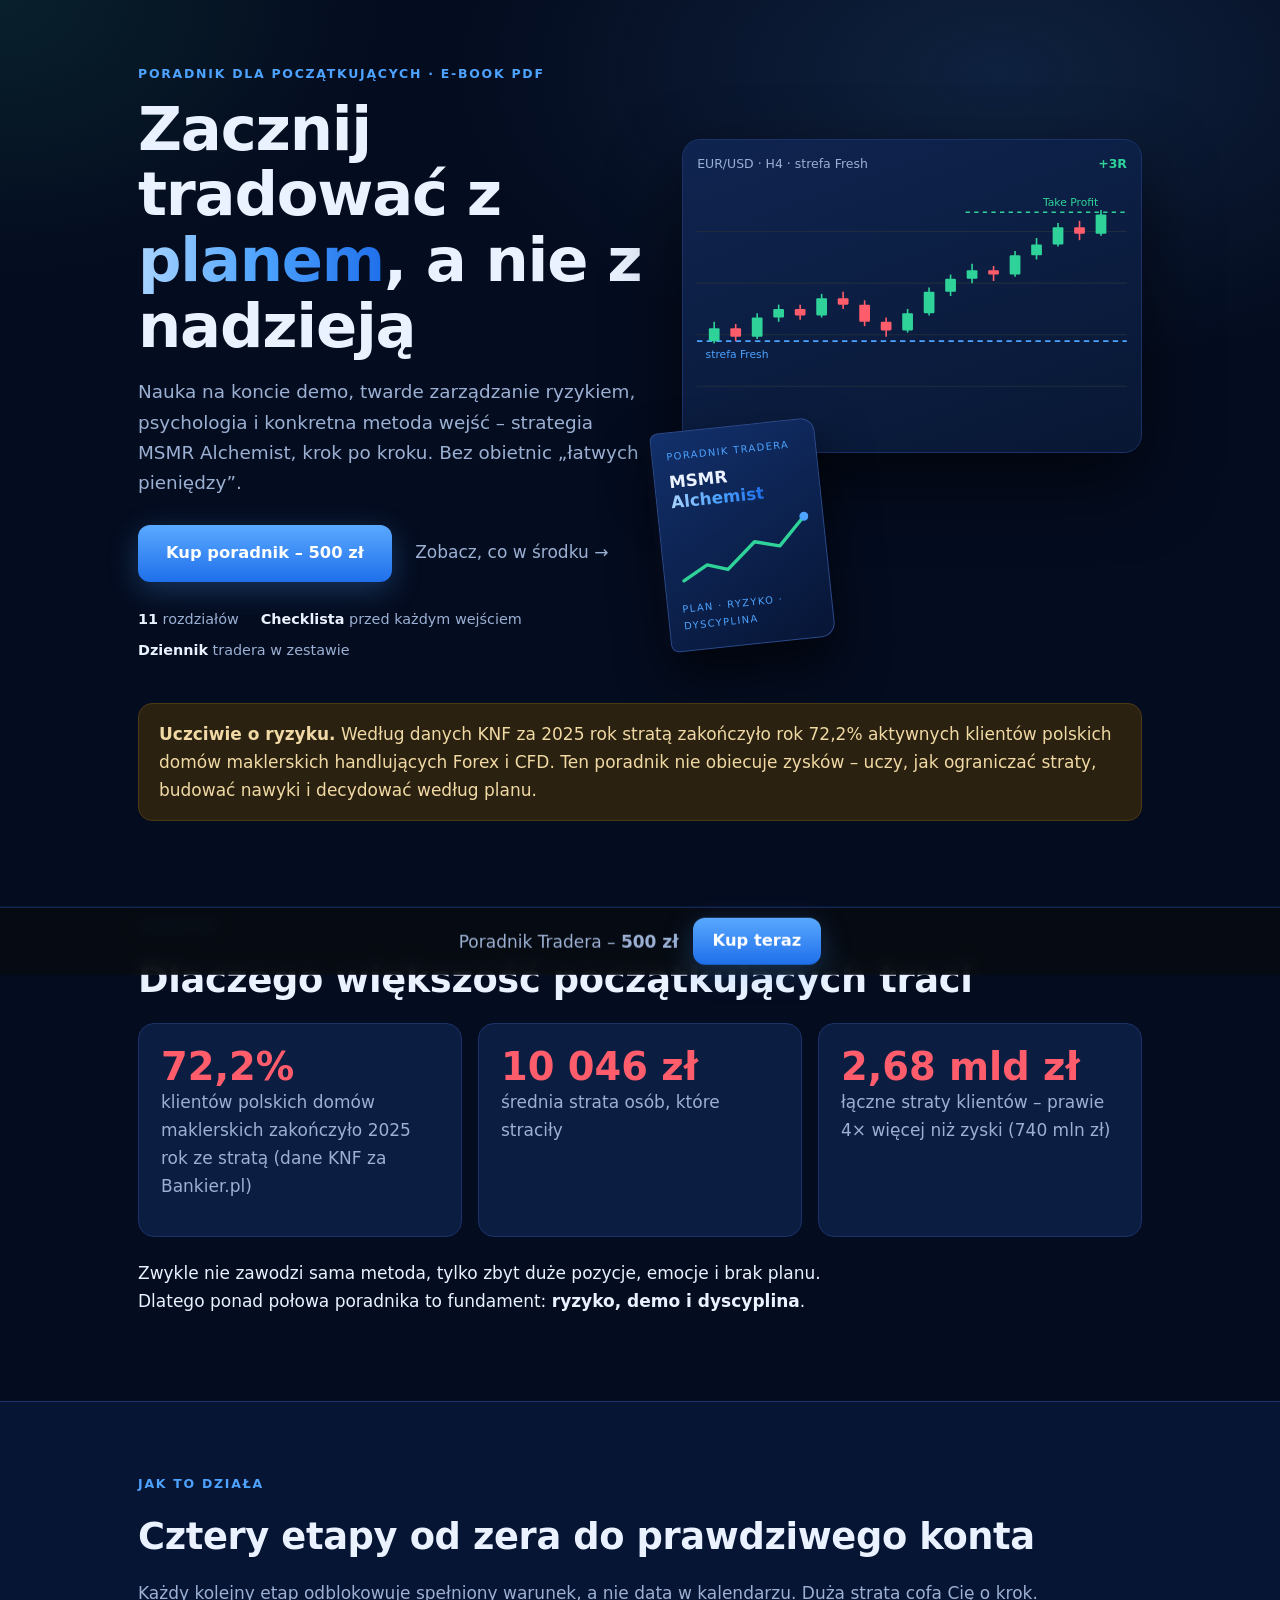
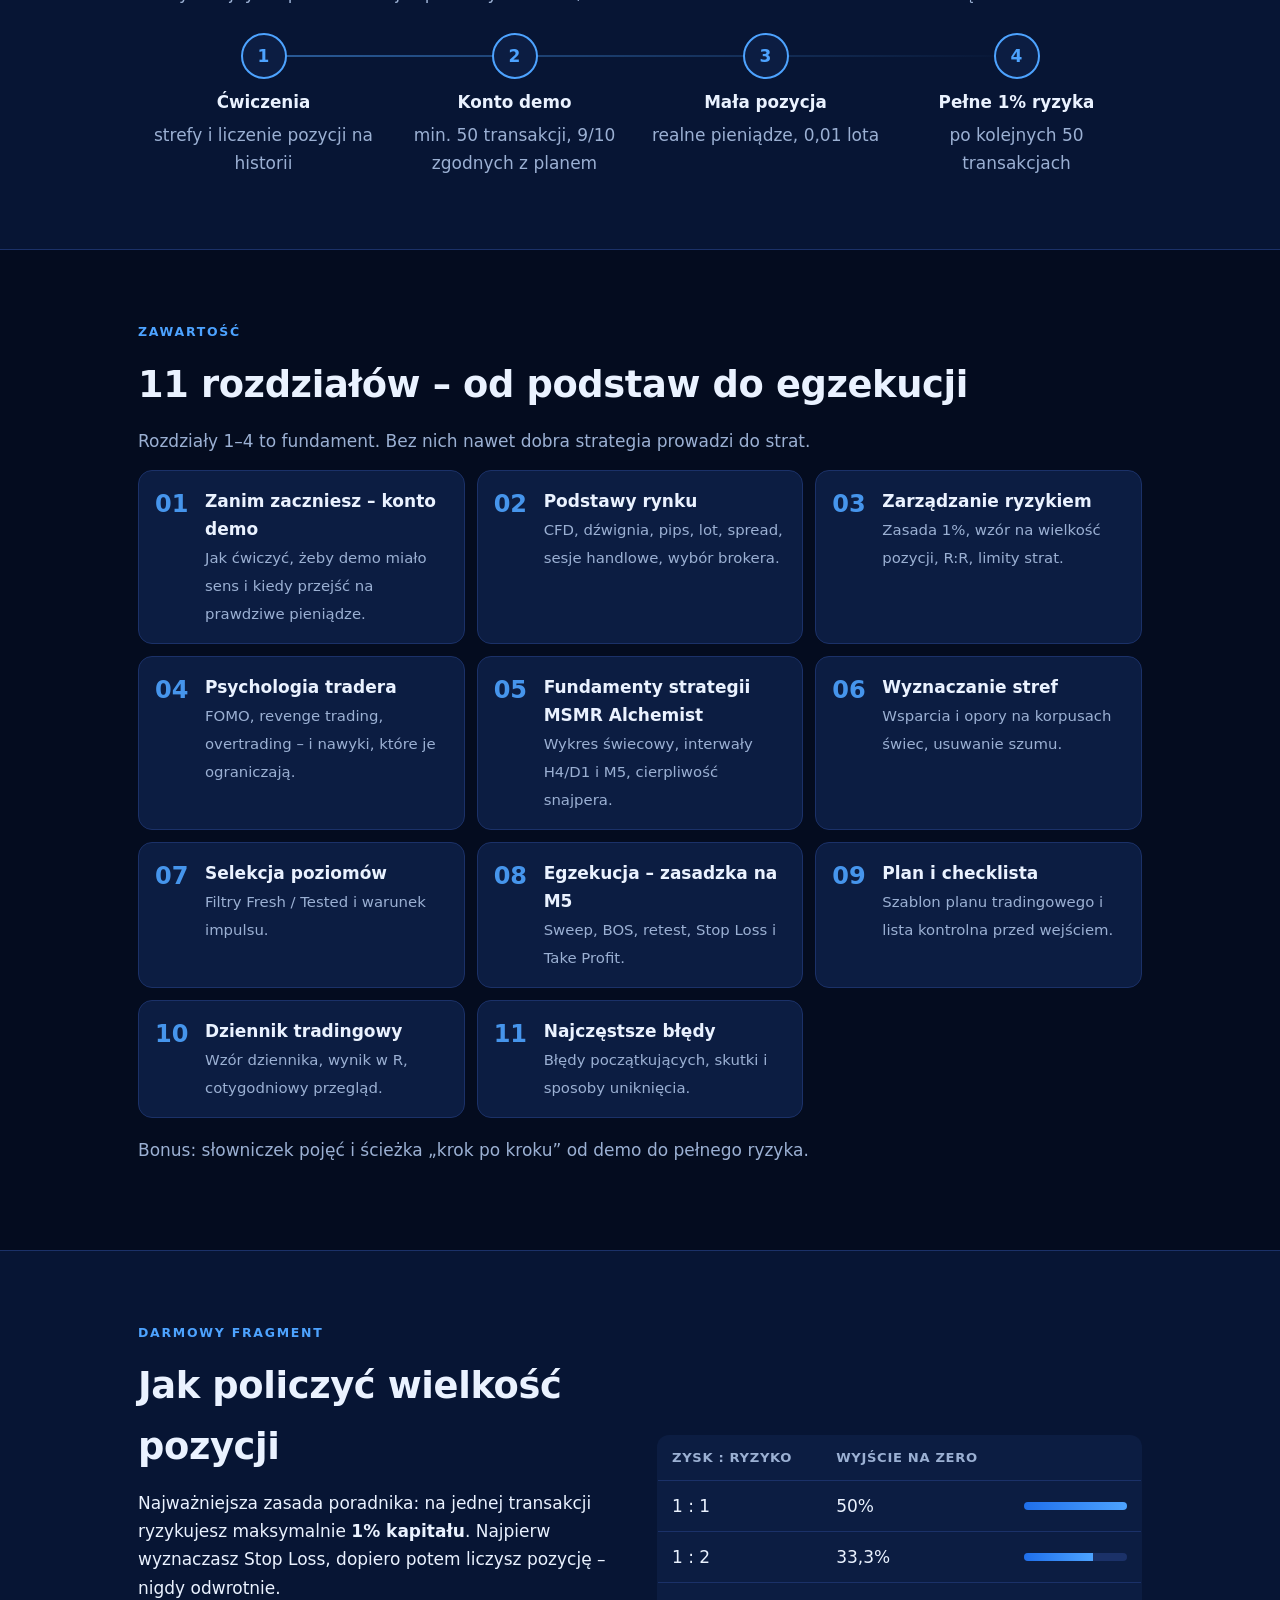
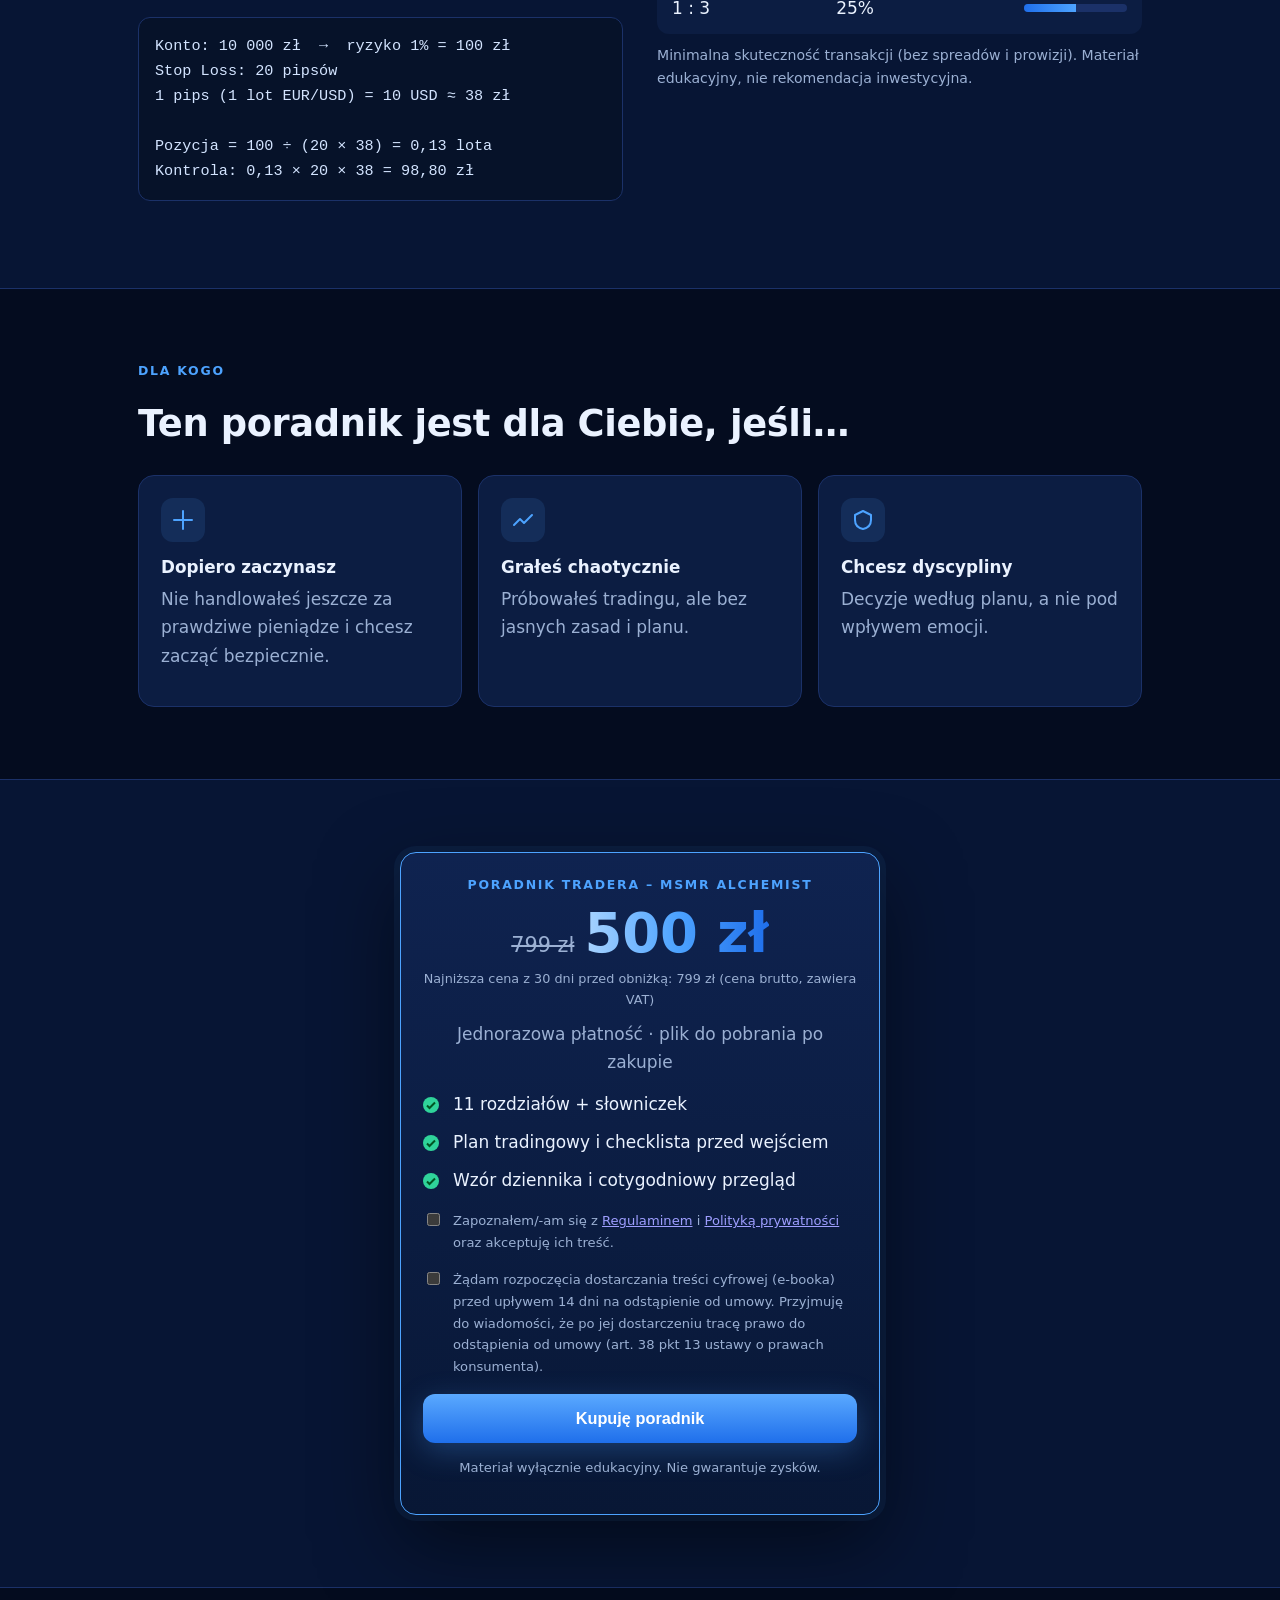
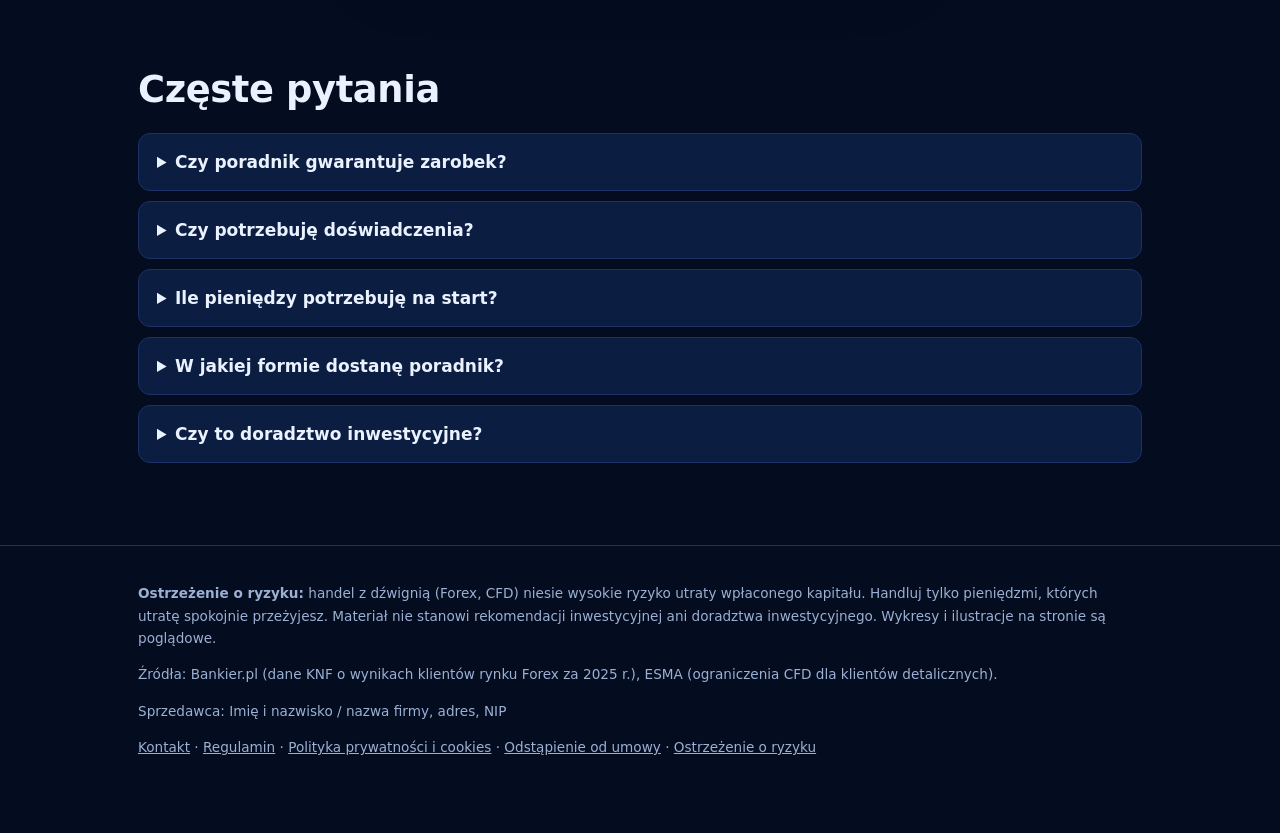
==== commit 59c0e99c: "Niebieski motyw, usunięcie monet, cena 500 zł z obniżką, dokumenty prawne (RODO, regulamin, odstąpie" ====
--- a/index.html
+++ b/index.html
@@ -11,19 +11,6 @@
 <link rel="stylesheet" href="style.css">
 </head>
 <body>
-<svg width="0" height="0" style="position:absolute" aria-hidden="true">
-<defs>
-<linearGradient id="gg" x1="0" y1="0" x2="1" y2="1"><stop offset="0" stop-color="#fff0b3"/><stop offset=".5" stop-color="#f4c04a"/><stop offset="1" stop-color="#b9780f"/></linearGradient>
-<linearGradient id="ge" x1="0" y1="0" x2="0" y2="1"><stop offset="0" stop-color="#d99a1e"/><stop offset="1" stop-color="#8a5a08"/></linearGradient>
-<symbol id="coin" viewBox="0 0 100 34">
- <path d="M4 14v10c0 6 21 10 46 10s46-4 46-10V14z" fill="url(#ge)"/>
- <ellipse cx="50" cy="14" rx="46" ry="12" fill="url(#gg)"/>
- <ellipse cx="50" cy="14" rx="35" ry="8.5" fill="none" stroke="#a8700d" stroke-opacity=".55" stroke-width="1.5"/>
- </symbol>
-<symbol id="coinT" viewBox="0 0 100 34"><use href="#coin" width="100" height="34"/><text x="50" y="18" text-anchor="middle" font-family="system-ui,sans-serif" font-weight="800" font-size="11" fill="#8a5a08">zł</text></symbol>
-</defs>
-</svg>
-
 <header class="hero">
 <div class="wrap hero-grid">
   <div>
@@ -41,16 +28,9 @@
     </div>
     <div class="cover float">
       <div><div class="s">Poradnik Tradera</div><div class="t" style="margin-top:8px">MSMR<br><span class="gold">Alchemist</span></div></div>
-      <svg viewBox="0 0 120 60"><polyline points="4,52 26,40 44,46 70,24 92,30 116,6" fill="none" stroke="#2fd39a" stroke-width="3" stroke-linecap="round" stroke-linejoin="round"/><circle cx="116" cy="6" r="4" fill="#f4c04a"/></svg>
+      <svg viewBox="0 0 120 60"><polyline points="4,52 26,40 44,46 70,24 92,30 116,6" fill="none" stroke="#2fd39a" stroke-width="3" stroke-linecap="round" stroke-linejoin="round"/><circle cx="116" cy="6" r="4" fill="#4da3ff"/></svg>
       <div class="s">Plan · Ryzyko · Dyscyplina</div>
     </div>
-    <svg class="coins float" viewBox="0 0 100 120" style="animation-delay:-2s">
-      <use href="#coin" x="0" y="84" width="100" height="34"/>
-      <use href="#coin" x="0" y="66" width="100" height="34"/>
-      <use href="#coin" x="0" y="48" width="100" height="34"/>
-      <use href="#coin" x="0" y="30" width="100" height="34"/>
-      <use href="#coinT" x="0" y="12" width="100" height="34"/>
-    </svg>
   </div>
 </div>
 </header>
@@ -150,9 +130,9 @@
 <section id="kup" class="alt">
 <div class="wrap rv">
   <div class="card price-box">
-    <svg class="coinsm float" viewBox="0 0 100 70"><use href="#coin" x="0" y="36" width="100" height="34"/><use href="#coin" x="0" y="20" width="100" height="34"/><use href="#coinT" x="0" y="4" width="100" height="34"/></svg>
     <p class="eyebrow">Poradnik Tradera – MSMR Alchemist</p>
     <div class="price"><s data-oldprice></s><span class="gold" data-price></span></div>
+    <p class="omni" data-omni></p>
     <p class="muted">Jednorazowa płatność · plik do pobrania po zakupie</p>
     <ul class="tick incl">
       <li>11 rozdziałów + słowniczek</li>
@@ -160,7 +140,9 @@
       <li>Wzór dziennika i cotygodniowy przegląd</li>
     </ul>
     <label class="consent"><input type="checkbox" id="consent">
-      <span>Akceptuję regulamin i politykę prywatności oraz zgadzam się na dostarczenie treści cyfrowej przed upływem 14 dni i przyjmuję do wiadomości, że tracę w ten sposób prawo do odstąpienia od umowy.</span></label>
+      <span>Zapoznałem/-am się z <a href="regulamin.html" target="_blank">Regulaminem</a> i <a href="prywatnosc.html" target="_blank">Polityką prywatności</a> oraz akceptuję ich treść.</span></label>
+    <label class="consent"><input type="checkbox" id="consent2">
+      <span>Żądam rozpoczęcia dostarczania treści cyfrowej (e-booka) przed upływem 14 dni na odstąpienie od umowy. Przyjmuję do wiadomości, że po jej dostarczeniu tracę prawo do odstąpienia od umowy (art. 38 pkt 13 ustawy o prawach konsumenta).</span></label>
     <button class="btn" id="buy" style="width:100%">Kupuję poradnik</button>
     <div id="msg"></div>
     <p class="muted" style="font-size:.82rem;margin-top:14px">Materiał wyłącznie edukacyjny. Nie gwarantuje zysków.</p>
@@ -186,7 +168,7 @@
   <p><b>Ostrzeżenie o ryzyku:</b> handel z dźwignią (Forex, CFD) niesie wysokie ryzyko utraty wpłaconego kapitału. Handluj tylko pieniędzmi, których utratę spokojnie przeżyjesz. Materiał nie stanowi rekomendacji inwestycyjnej ani doradztwa inwestycyjnego. Wykresy i ilustracje na stronie są poglądowe.</p>
   <p>Źródła: Bankier.pl (dane KNF o wynikach klientów rynku Forex za 2025 r.), ESMA (ograniczenia CFD dla klientów detalicznych).</p>
   <p data-seller></p>
-  <p><a href="mailto:" data-mail>Kontakt</a> · <a href="regulamin.html">Regulamin</a> · <a href="prywatnosc.html">Polityka prywatności</a></p>
+  <p><a href="mailto:" data-mail>Kontakt</a> · <a href="regulamin.html">Regulamin</a> · <a href="prywatnosc.html">Polityka prywatności i cookies</a> · <a href="odstapienie.html">Odstąpienie od umowy</a> · <a href="ryzyko.html">Ostrzeżenie o ryzyku</a></p>
 </div>
 </footer>
 
--- a/style.css
+++ b/style.css
@@ -1,4 +1,4 @@
-:root{--bg:#070b12;--bg2:#0c131d;--card:#111a27;--ink:#eaf0f7;--muted:#93a1b4;--line:#1f2c3d;--gold:#f4c04a;--gold2:#d99a1e;--green:#2fd39a;--red:#ff5d6c;--warn:#2a2110;--warn-ink:#f0d9a4}
+:root{--bg:#040c1f;--bg2:#071534;--card:#0c1d42;--ink:#eaf2ff;--muted:#9bb0d3;--line:#1b3168;--gold:#4da3ff;--gold2:#1f6feb;--green:#2fd39a;--red:#ff5d6c;--warn:#2a2110;--warn-ink:#f0d9a4}
 *{box-sizing:border-box}
 html{scroll-behavior:smooth}
 body{margin:0;background:var(--bg);color:var(--ink);font:17px/1.65 system-ui,-apple-system,"Segoe UI",Roboto,sans-serif;overflow-x:hidden}
@@ -9,29 +9,28 @@
 h3{margin:0 0 4px;font-size:1.05rem}
 p{margin:0 0 14px}
 .muted{color:var(--muted)}
-.gold{background:linear-gradient(90deg,#ffe08a,var(--gold),var(--gold2));-webkit-background-clip:text;background-clip:text;color:transparent}
+.gold{background:linear-gradient(90deg,#a9d4ff,var(--gold),var(--gold2));-webkit-background-clip:text;background-clip:text;color:transparent}
 .eyebrow{color:var(--gold);font-weight:700;letter-spacing:.14em;text-transform:uppercase;font-size:.78rem;margin-bottom:12px}
-.btn{display:inline-block;background:linear-gradient(180deg,#ffd76a,var(--gold2));color:#2a1c00;padding:15px 28px;border-radius:12px;font-weight:800;text-decoration:none;border:0;font-size:1.02rem;cursor:pointer;box-shadow:0 8px 30px rgba(244,192,74,.28);transition:transform .15s,box-shadow .15s}
-.btn:hover{transform:translateY(-2px);box-shadow:0 12px 36px rgba(244,192,74,.4)}
+.btn{display:inline-block;background:linear-gradient(180deg,#5aa9ff,var(--gold2));color:#fff;padding:15px 28px;border-radius:12px;font-weight:800;text-decoration:none;border:0;font-size:1.02rem;cursor:pointer;box-shadow:0 8px 30px rgba(77,163,255,.28);transition:transform .15s,box-shadow .15s}
+.btn:hover{transform:translateY(-2px);box-shadow:0 12px 36px rgba(77,163,255,.4)}
 .link{color:var(--muted);margin-left:18px;text-decoration:none}
 .link:hover{color:var(--ink)}
 
 /* HERO */
-.hero{padding:64px 0 40px;background:radial-gradient(900px 500px at 78% 10%,rgba(244,192,74,.14),transparent 60%),radial-gradient(700px 500px at 0% 0%,rgba(47,211,154,.10),transparent 55%)}
+.hero{padding:64px 0 40px;background:radial-gradient(900px 500px at 78% 10%,rgba(77,163,255,.14),transparent 60%),radial-gradient(700px 500px at 0% 0%,rgba(47,211,154,.10),transparent 55%)}
 .hero-grid{display:grid;grid-template-columns:1.05fr .95fr;gap:36px;align-items:center}
 .hero .sub{font-size:1.15rem;color:var(--muted);max-width:560px}
 .trust{display:flex;gap:8px 22px;flex-wrap:wrap;margin-top:26px;color:var(--muted);font-size:.9rem}
 .trust b{color:var(--ink)}
 .visual{position:relative;min-height:450px}
-.chartcard{position:absolute;right:0;top:0;width:100%;background:linear-gradient(160deg,#122033,#0b1421);border:1px solid var(--line);border-radius:18px;padding:14px;box-shadow:0 30px 70px rgba(0,0,0,.55)}
+.chartcard{position:absolute;right:0;top:0;width:100%;background:linear-gradient(160deg,#0f2450,#081733);border:1px solid var(--line);border-radius:18px;padding:14px;box-shadow:0 30px 70px rgba(0,0,0,.55)}
 .chartcard .bar{display:flex;justify-content:space-between;font-size:.78rem;color:var(--muted);margin-bottom:6px}
 .chartcard .bar b{color:var(--green)}
 #hero-chart{width:100%;height:auto;display:block}
-.cover{position:absolute;left:-22px;bottom:-56px;width:165px;aspect-ratio:3/4;border-radius:8px 14px 14px 8px;background:linear-gradient(150deg,#16283f,#0a1220);border:1px solid #2a3d57;box-shadow:-6px 0 0 #0a101a,0 26px 50px rgba(0,0,0,.6);padding:16px 14px;transform:rotate(-6deg);display:flex;flex-direction:column;justify-content:space-between}
+.cover{position:absolute;left:-22px;bottom:-56px;width:165px;aspect-ratio:3/4;border-radius:8px 14px 14px 8px;background:linear-gradient(150deg,#12306b,#071535);border:1px solid #2b4a8c;box-shadow:-6px 0 0 #040a1a,0 26px 50px rgba(0,0,0,.6);padding:16px 14px;transform:rotate(-6deg);display:flex;flex-direction:column;justify-content:space-between}
 .cover .t{font-weight:800;font-size:1.05rem;line-height:1.15}
 .cover .s{font-size:.62rem;letter-spacing:.14em;color:var(--gold);text-transform:uppercase}
 .cover svg{width:100%;height:auto}
-.coins{position:absolute;right:-8px;bottom:-14px;width:170px;filter:drop-shadow(0 16px 20px rgba(0,0,0,.55))}
 .float{animation:fl 6s ease-in-out infinite}
 @keyframes fl{50%{transform:translateY(-8px)}}
 
@@ -43,7 +42,7 @@
 .stat.g{color:var(--green)}
 .warn{background:var(--warn);color:var(--warn-ink);border:1px solid #4a3a16;border-radius:14px;padding:16px 20px}
 .split{display:grid;grid-template-columns:1fr 1fr;gap:34px;align-items:center}
-.icon{width:44px;height:44px;border-radius:12px;background:rgba(244,192,74,.12);display:grid;place-items:center;margin-bottom:12px;color:var(--gold)}
+.icon{width:44px;height:44px;border-radius:12px;background:rgba(77,163,255,.12);display:grid;place-items:center;margin-bottom:12px;color:var(--gold)}
 .icon svg{width:24px;height:24px}
 
 ol.chapters{list-style:none;counter-reset:c;padding:0;margin:0;display:grid;gap:12px;grid-template-columns:repeat(auto-fit,minmax(300px,1fr))}
@@ -63,7 +62,7 @@
 .path .dot{width:46px;height:46px;border-radius:50%;margin:0 auto 10px;background:var(--card);border:2px solid var(--gold);display:grid;place-items:center;font-weight:800;color:var(--gold);position:relative;z-index:1}
 .path::before{content:"";position:absolute;top:22px;left:12%;right:12%;height:2px;background:linear-gradient(90deg,var(--gold),transparent 100%);opacity:.5}
 
-pre{background:#0a111b;border:1px solid var(--line);border-radius:12px;padding:16px;overflow:auto;font-size:.95rem;color:#cfe0f5}
+pre{background:#061229;border:1px solid var(--line);border-radius:12px;padding:16px;overflow:auto;font-size:.95rem;color:#d3e4ff}
 table{width:100%;border-collapse:collapse;background:var(--card);border-radius:12px;overflow:hidden;border:1px solid var(--line)}
 th,td{padding:11px 14px;text-align:left;border-bottom:1px solid var(--line)}
 th{font-size:.82rem;color:var(--muted);text-transform:uppercase;letter-spacing:.05em}
@@ -72,9 +71,9 @@
 .rrbar i{display:block;height:100%;background:linear-gradient(90deg,var(--gold2),var(--gold))}
 
 /* PRICE */
-.price-box{text-align:center;max-width:480px;margin:0 auto;border:1px solid var(--gold);background:linear-gradient(180deg,#141d2b,#0e1622);box-shadow:0 0 0 6px rgba(244,192,74,.06),0 30px 80px rgba(0,0,0,.5);position:relative;overflow:visible}
-.price-box .coinsm{position:absolute;width:96px;right:-26px;top:-38px}
+.price-box{text-align:center;max-width:480px;margin:0 auto;border:1px solid var(--gold);background:linear-gradient(180deg,#0f2350,#081735);box-shadow:0 0 0 6px rgba(77,163,255,.06),0 30px 80px rgba(0,0,0,.5);position:relative;overflow:visible}
 .price{font-size:3.4rem;font-weight:800;margin:6px 0;line-height:1}
+.omni{font-size:.8rem;color:var(--muted);margin:0 0 10px}
 .price s{font-size:1.3rem;color:var(--muted);font-weight:400;margin-right:10px}
 .incl{text-align:left;margin:18px 0}
 label.consent{display:flex;gap:10px;text-align:left;font-size:.82rem;color:var(--muted);margin:16px 0;align-items:flex-start}
@@ -97,8 +96,7 @@
 @media(max-width:820px){
  .visual{margin-bottom:60px}
  .cover{left:-6px;bottom:-50px;width:140px}
- .coins{width:130px}
- .hero-grid,.split{grid-template-columns:1fr}
+  .hero-grid,.split{grid-template-columns:1fr}
  .visual{min-height:380px;margin-top:10px}
  .path{grid-template-columns:1fr 1fr;gap:22px 0}.path::before{display:none}
  section{padding:54px 0}
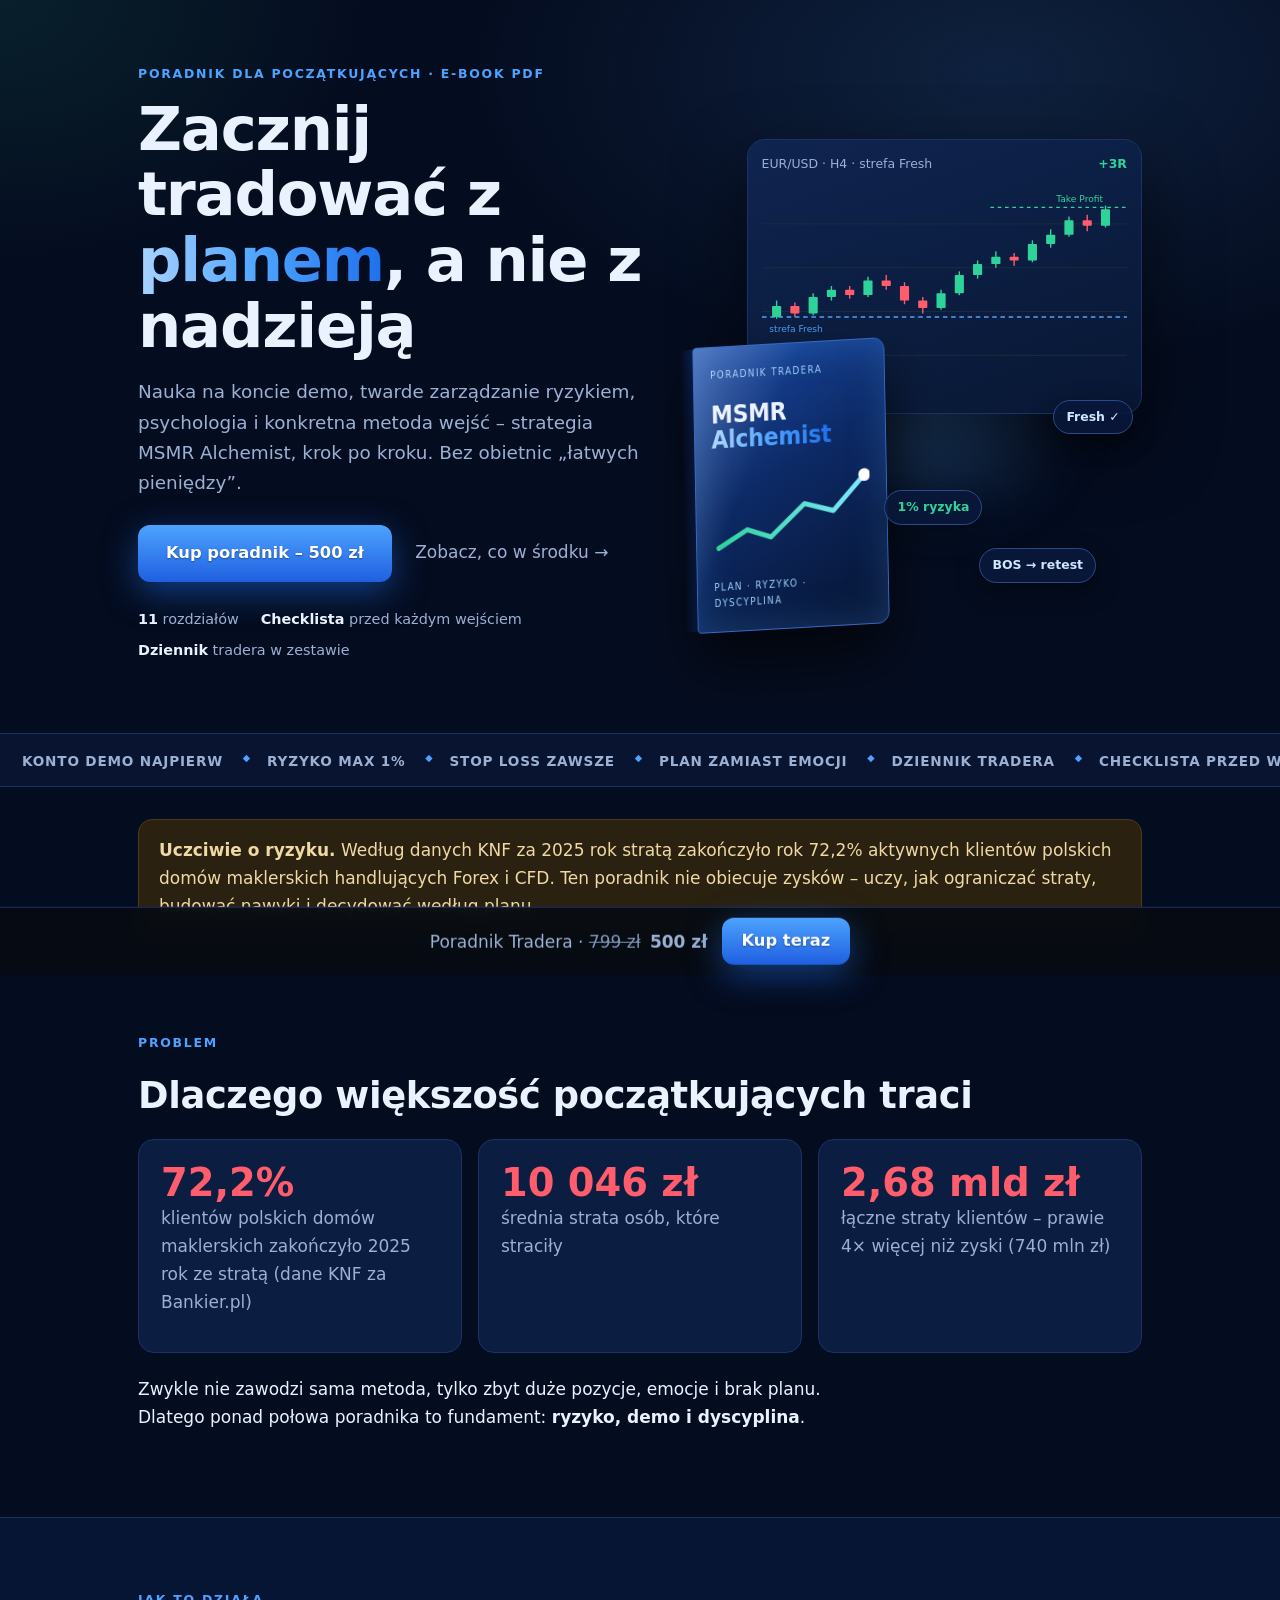
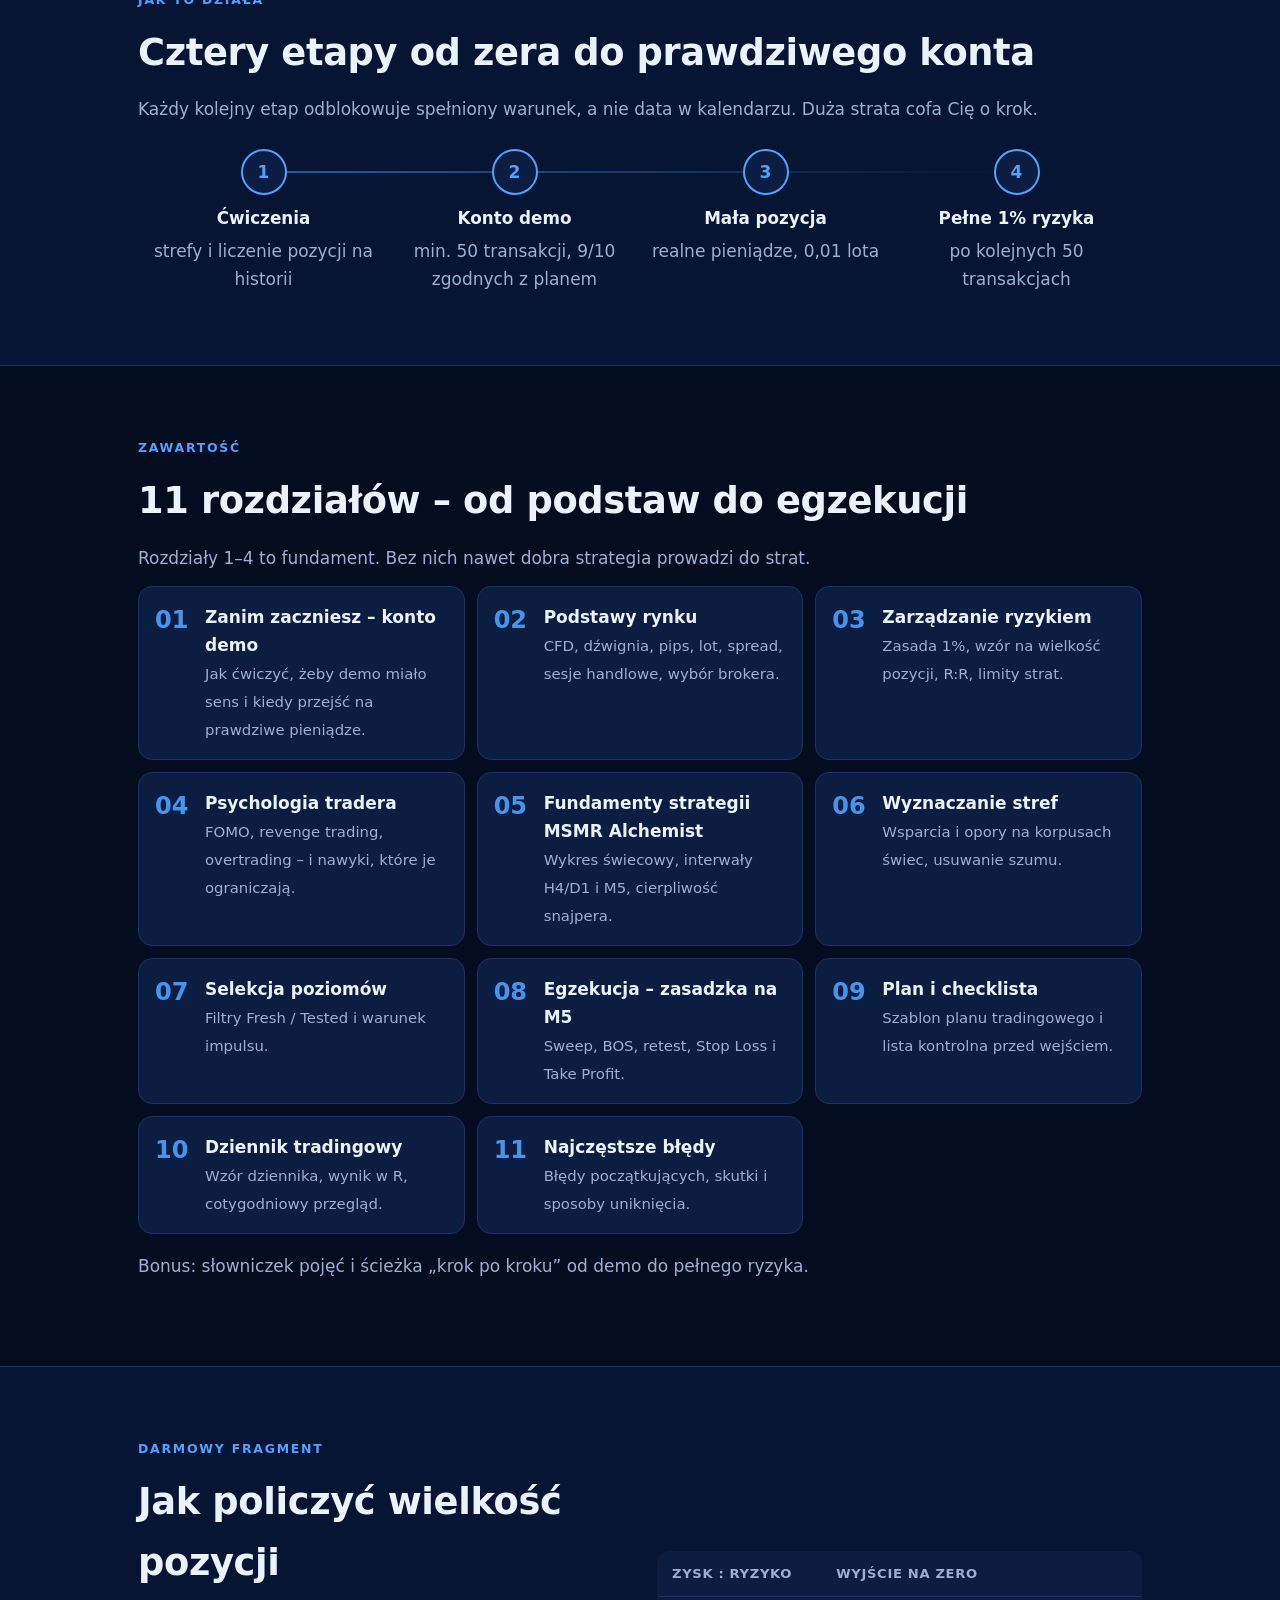
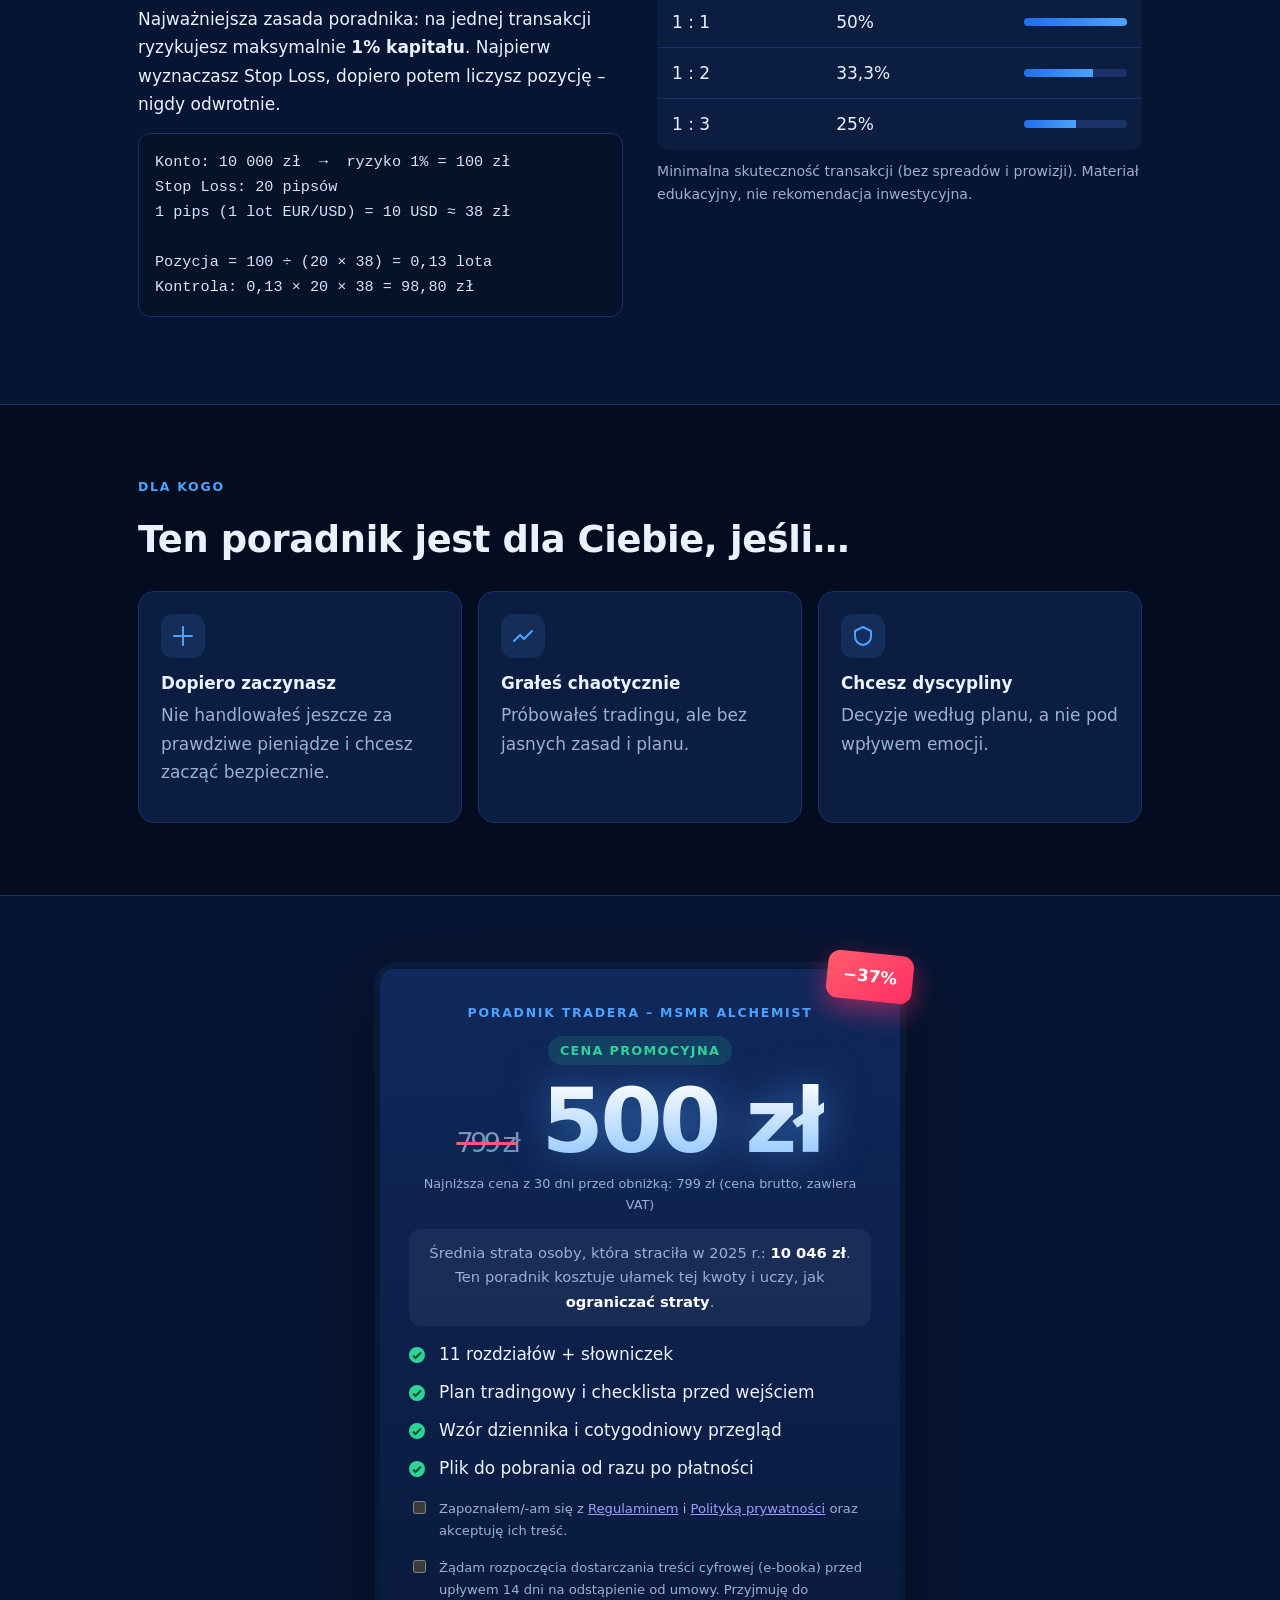
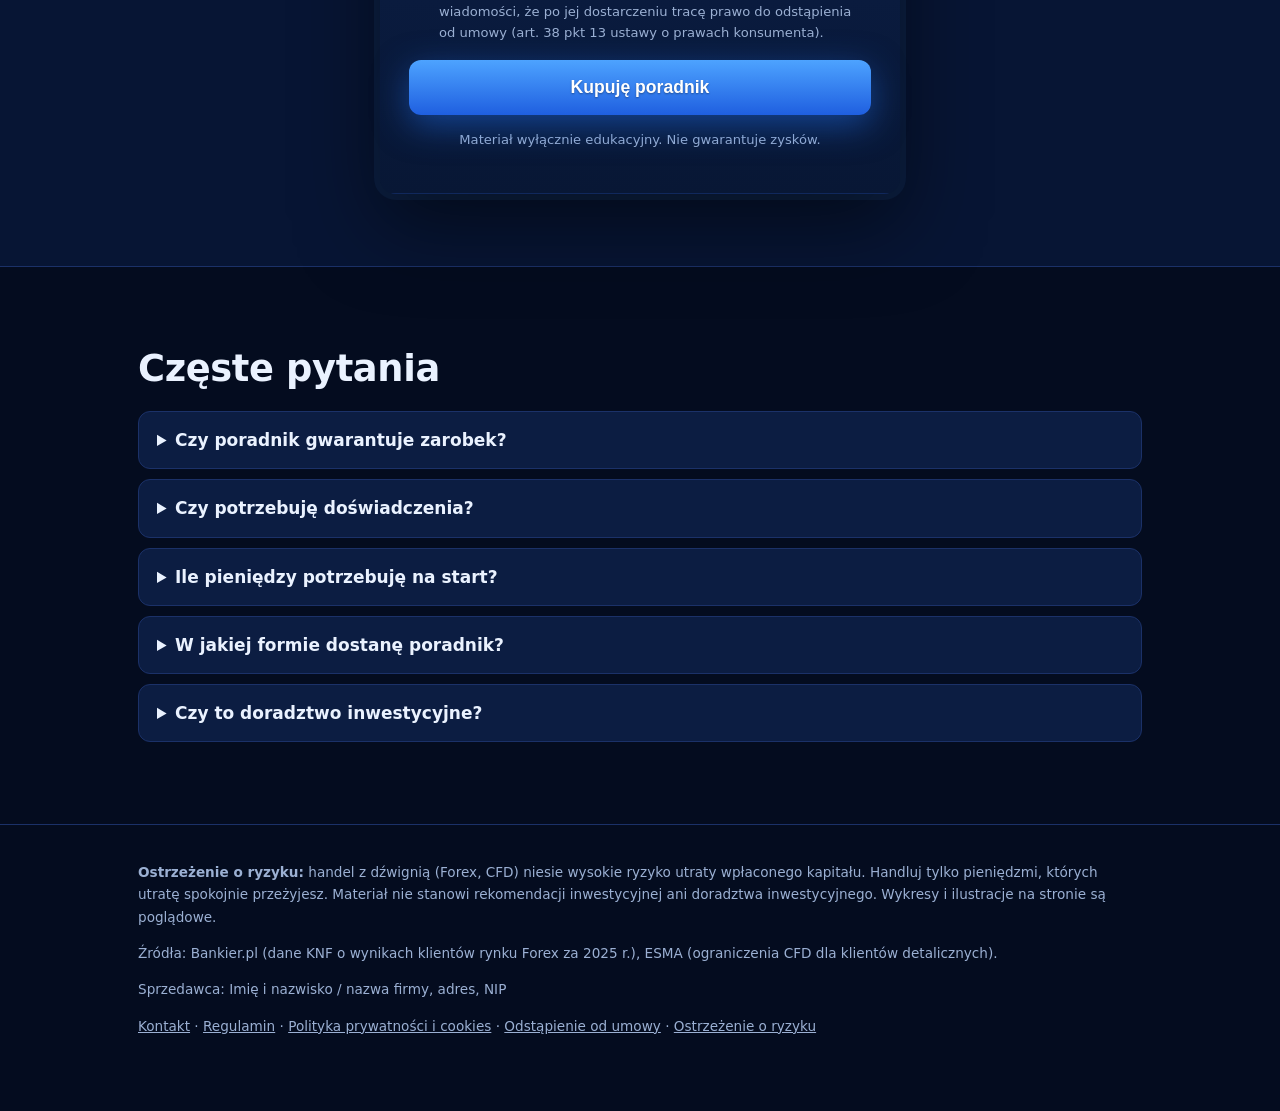
==== commit e0d9d120: "Nowy hero z książką 3D, pasek, atrakcyjniejsza sekcja ceny z rabatem Co-Authored-By: Claude Sonnet 5" ====
--- a/index.html
+++ b/index.html
@@ -22,20 +22,28 @@
     <div class="trust"><span><b>11</b> rozdziałów</span><span><b>Checklista</b> przed każdym wejściem</span><span><b>Dziennik</b> tradera w zestawie</span></div>
   </div>
   <div class="visual" aria-hidden="true">
+    <div class="glow"></div>
     <div class="chartcard">
       <div class="bar"><span>EUR/USD · H4 · strefa Fresh</span><b>+3R</b></div>
       <svg id="hero-chart" viewBox="0 0 400 240" role="img" aria-label="Ilustracyjny wykres świecowy"></svg>
     </div>
-    <div class="cover float">
-      <div><div class="s">Poradnik Tradera</div><div class="t" style="margin-top:8px">MSMR<br><span class="gold">Alchemist</span></div></div>
-      <svg viewBox="0 0 120 60"><polyline points="4,52 26,40 44,46 70,24 92,30 116,6" fill="none" stroke="#2fd39a" stroke-width="3" stroke-linecap="round" stroke-linejoin="round"/><circle cx="116" cy="6" r="4" fill="#4da3ff"/></svg>
-      <div class="s">Plan · Ryzyko · Dyscyplina</div>
+    <div class="book float">
+      <div class="spine"></div>
+      <div class="face">
+        <div class="s">Poradnik Tradera</div>
+        <div class="t">MSMR<br><span class="gold">Alchemist</span></div>
+        <svg viewBox="0 0 120 60"><defs><linearGradient id="lg" x1="0" x2="1"><stop offset="0" stop-color="#2fd39a"/><stop offset="1" stop-color="#7ee8ff"/></linearGradient></defs><polyline points="4,52 26,40 44,46 70,24 92,30 116,6" fill="none" stroke="url(#lg)" stroke-width="3.5" stroke-linecap="round" stroke-linejoin="round"/><circle cx="116" cy="6" r="4.5" fill="#fff"/></svg>
+        <div class="s">Plan · Ryzyko · Dyscyplina</div>
+      </div>
     </div>
+    <span class="chip c1">1% ryzyka</span><span class="chip c2">Fresh ✓</span><span class="chip c3">BOS → retest</span>
   </div>
 </div>
 </header>
 
-<section style="padding:0 0 24px">
+<div class="ticker" aria-hidden="true"><div class="track"><span>Konto demo najpierw</span><span>Ryzyko max 1%</span><span>Stop Loss zawsze</span><span>Plan zamiast emocji</span><span>Dziennik tradera</span><span>Checklista przed wejściem</span><span>Fresh · Tested · Impuls</span><span>Liquidity sweep → BOS → retest</span><span>Konto demo najpierw</span><span>Ryzyko max 1%</span><span>Stop Loss zawsze</span><span>Plan zamiast emocji</span><span>Dziennik tradera</span><span>Checklista przed wejściem</span><span>Fresh · Tested · Impuls</span><span>Liquidity sweep → BOS → retest</span></div></div>
+
+<section style="padding:32px 0 24px">
 <div class="wrap rv">
   <div class="warn"><b>Uczciwie o ryzyku.</b> Według danych KNF za 2025 rok stratą zakończyło rok 72,2% aktywnych klientów polskich domów maklerskich handlujących Forex i CFD. Ten poradnik nie obiecuje zysków – uczy, jak ograniczać straty, budować nawyki i decydować według planu.</div>
 </div>
@@ -130,14 +138,17 @@
 <section id="kup" class="alt">
 <div class="wrap rv">
   <div class="card price-box">
+    <span class="ribbon" data-discount></span>
     <p class="eyebrow">Poradnik Tradera – MSMR Alchemist</p>
-    <div class="price"><s data-oldprice></s><span class="gold" data-price></span></div>
+    <p class="promo">Cena promocyjna</p>
+    <div class="price"><s data-oldprice></s><span data-price></span></div>
     <p class="omni" data-omni></p>
-    <p class="muted">Jednorazowa płatność · plik do pobrania po zakupie</p>
+    <p class="anchor">Średnia strata osoby, która straciła w 2025 r.: <b>10 046 zł</b>.<br>Ten poradnik kosztuje ułamek tej kwoty i uczy, jak <b>ograniczać straty</b>.</p>
     <ul class="tick incl">
       <li>11 rozdziałów + słowniczek</li>
       <li>Plan tradingowy i checklista przed wejściem</li>
       <li>Wzór dziennika i cotygodniowy przegląd</li>
+      <li>Plik do pobrania od razu po płatności</li>
     </ul>
     <label class="consent"><input type="checkbox" id="consent">
       <span>Zapoznałem/-am się z <a href="regulamin.html" target="_blank">Regulaminem</a> i <a href="prywatnosc.html" target="_blank">Polityką prywatności</a> oraz akceptuję ich treść.</span></label>
@@ -161,7 +172,7 @@
 </div>
 </section>
 
-<div class="sticky" id="sticky"><span class="muted">Poradnik Tradera – <b data-price></b></span><a class="btn" href="#kup">Kup teraz</a></div>
+<div class="sticky" id="sticky"><span class="muted">Poradnik Tradera · <s data-oldprice></s> <b data-price></b></span><a class="btn" href="#kup">Kup teraz</a></div>
 
 <footer>
 <div class="wrap">
--- a/style.css
+++ b/style.css
@@ -23,14 +23,10 @@
 .trust{display:flex;gap:8px 22px;flex-wrap:wrap;margin-top:26px;color:var(--muted);font-size:.9rem}
 .trust b{color:var(--ink)}
 .visual{position:relative;min-height:450px}
-.chartcard{position:absolute;right:0;top:0;width:100%;background:linear-gradient(160deg,#0f2450,#081733);border:1px solid var(--line);border-radius:18px;padding:14px;box-shadow:0 30px 70px rgba(0,0,0,.55)}
+.chartcard{position:absolute;right:0;top:0;width:86%;background:linear-gradient(160deg,#0f2450,#081733);border:1px solid var(--line);border-radius:18px;padding:14px;box-shadow:0 30px 70px rgba(0,0,0,.55)}
 .chartcard .bar{display:flex;justify-content:space-between;font-size:.78rem;color:var(--muted);margin-bottom:6px}
 .chartcard .bar b{color:var(--green)}
 #hero-chart{width:100%;height:auto;display:block}
-.cover{position:absolute;left:-22px;bottom:-56px;width:165px;aspect-ratio:3/4;border-radius:8px 14px 14px 8px;background:linear-gradient(150deg,#12306b,#071535);border:1px solid #2b4a8c;box-shadow:-6px 0 0 #040a1a,0 26px 50px rgba(0,0,0,.6);padding:16px 14px;transform:rotate(-6deg);display:flex;flex-direction:column;justify-content:space-between}
-.cover .t{font-weight:800;font-size:1.05rem;line-height:1.15}
-.cover .s{font-size:.62rem;letter-spacing:.14em;color:var(--gold);text-transform:uppercase}
-.cover svg{width:100%;height:auto}
 .float{animation:fl 6s ease-in-out infinite}
 @keyframes fl{50%{transform:translateY(-8px)}}
 
@@ -95,10 +91,49 @@
 
 @media(max-width:820px){
  .visual{margin-bottom:60px}
- .cover{left:-6px;bottom:-50px;width:140px}
-  .hero-grid,.split{grid-template-columns:1fr}
+   .hero-grid,.split{grid-template-columns:1fr}
  .visual{min-height:380px;margin-top:10px}
  .path{grid-template-columns:1fr 1fr;gap:22px 0}.path::before{display:none}
  section{padding:54px 0}
  .link{display:block;margin:14px 0 0}
 }
+
+/* 3D książka */
+.glow{position:absolute;inset:10% 0 0 10%;background:radial-gradient(closest-side,rgba(77,163,255,.45),transparent 70%);filter:blur(30px)}
+.book{position:absolute;left:4px;bottom:-40px;width:210px;aspect-ratio:3/4.1;perspective:900px;transform-style:preserve-3d;transform:rotateY(-24deg) rotateX(4deg) rotate(-3deg)}
+.book .face{position:absolute;inset:0;border-radius:4px 12px 12px 4px;background:linear-gradient(150deg,#1a4ba8 0%,#0d2a66 45%,#06132f 100%);border:1px solid #3a67c4;box-shadow:0 30px 60px rgba(0,0,0,.65),inset 0 0 40px rgba(77,163,255,.25);padding:20px 18px;display:flex;flex-direction:column;justify-content:space-between;overflow:hidden}
+.book .face::after{content:"";position:absolute;inset:0;background:linear-gradient(115deg,rgba(255,255,255,.22) 0%,transparent 35%);pointer-events:none}
+.book .spine{position:absolute;left:-12px;top:2px;bottom:2px;width:14px;border-radius:4px 0 0 4px;background:linear-gradient(90deg,#040d24,#0b2358);transform:skewY(-4deg)}
+.book .t{font-weight:800;font-size:1.5rem;line-height:1.05;letter-spacing:-.01em}
+.book .s{font-size:.6rem;letter-spacing:.16em;color:#9fd0ff;text-transform:uppercase}
+.book svg{width:100%;height:auto}
+.chip{position:absolute;background:rgba(9,24,58,.9);border:1px solid #2b4a8c;color:#cfe6ff;font-size:.78rem;font-weight:700;padding:6px 12px;border-radius:99px;box-shadow:0 8px 24px rgba(0,0,0,.4);animation:fl 5s ease-in-out infinite}
+.chip.c1{left:44%;bottom:64px;color:#2fd39a}.chip.c2{right:2%;top:58%;animation-delay:-1.5s}.chip.c3{right:10%;bottom:6px;animation-delay:-3s}
+
+/* pasek */
+.ticker{overflow:hidden;border-block:1px solid var(--line);background:rgba(12,29,66,.5);padding:12px 0;margin-top:30px;white-space:nowrap}
+.ticker .track{display:inline-flex;gap:0;animation:mq 38s linear infinite}
+.ticker span{color:var(--muted);font-size:.85rem;font-weight:600;letter-spacing:.06em;text-transform:uppercase;padding:0 22px;position:relative}
+.ticker span::after{content:"◆";position:absolute;right:-6px;color:var(--gold);font-size:.6rem}
+@keyframes mq{to{transform:translateX(-50%)}}
+
+/* cena */
+.price-box{max-width:520px;padding:34px 28px 28px;background:linear-gradient(180deg,#10285c,#081735)!important;border:1px solid transparent!important;background-clip:padding-box;position:relative}
+.price-box::before{content:"";position:absolute;inset:-2px;z-index:-1;border-radius:18px;background:linear-gradient(120deg,#7ee8ff,#1f6feb,#a78bfa,#7ee8ff);background-size:300% 300%;animation:bd 6s linear infinite;filter:blur(.3px)}
+.price-box::after{content:"";position:absolute;inset:-30px;z-index:-2;background:radial-gradient(closest-side,rgba(77,163,255,.35),transparent 70%);filter:blur(24px)}
+@keyframes bd{50%{background-position:100% 50%}}
+.ribbon{position:absolute;top:-16px;right:-14px;background:linear-gradient(135deg,#ff5d6c,#ff2e63);color:#fff;font-weight:800;font-size:1.05rem;padding:10px 16px;border-radius:12px;transform:rotate(6deg);box-shadow:0 10px 26px rgba(255,46,99,.5)}
+.ribbon:empty{display:none}
+.promo{display:inline-block;background:rgba(47,211,154,.14);color:var(--green);font-weight:700;font-size:.8rem;text-transform:uppercase;letter-spacing:.1em;padding:4px 12px;border-radius:99px;margin-bottom:6px}
+.price{font-size:clamp(4rem,14vw,5.6rem)!important;letter-spacing:-.04em;display:flex;align-items:baseline;justify-content:center;gap:14px;flex-wrap:wrap}
+.price [data-price]{background:linear-gradient(180deg,#fff,#8cc4ff);-webkit-background-clip:text;background-clip:text;color:transparent;filter:drop-shadow(0 0 22px rgba(77,163,255,.55))}
+.price s{font-size:1.7rem!important;color:#7f93b8!important;text-decoration-color:var(--red);text-decoration-thickness:3px}
+.anchor{background:rgba(255,255,255,.05);border-radius:12px;padding:12px 14px;font-size:.92rem;color:var(--muted);margin:14px 0}
+.anchor b{color:#fff}
+#buy{position:relative;overflow:hidden;font-size:1.1rem;padding:17px}
+#buy::after{content:"";position:absolute;top:0;left:-60%;width:40%;height:100%;background:linear-gradient(100deg,transparent,rgba(255,255,255,.45),transparent);transform:skewX(-20deg);animation:sh 3.2s infinite}
+@keyframes sh{to{left:130%}}
+.btn{color:#fff!important;text-shadow:0 1px 2px rgba(0,0,0,.35);background:linear-gradient(180deg,#4da3ff,#1f5fe0)!important;box-shadow:0 10px 34px rgba(31,111,235,.5)!important}
+.sticky s{color:#7f93b8;margin-right:4px}
+@media(max-width:820px){.book{width:160px;left:0;bottom:-30px}.chartcard{width:92%}.chip.c1{left:46%}}
+@media (prefers-reduced-motion:reduce){.ticker .track,.price-box::before,#buy::after,.chip{animation:none}}
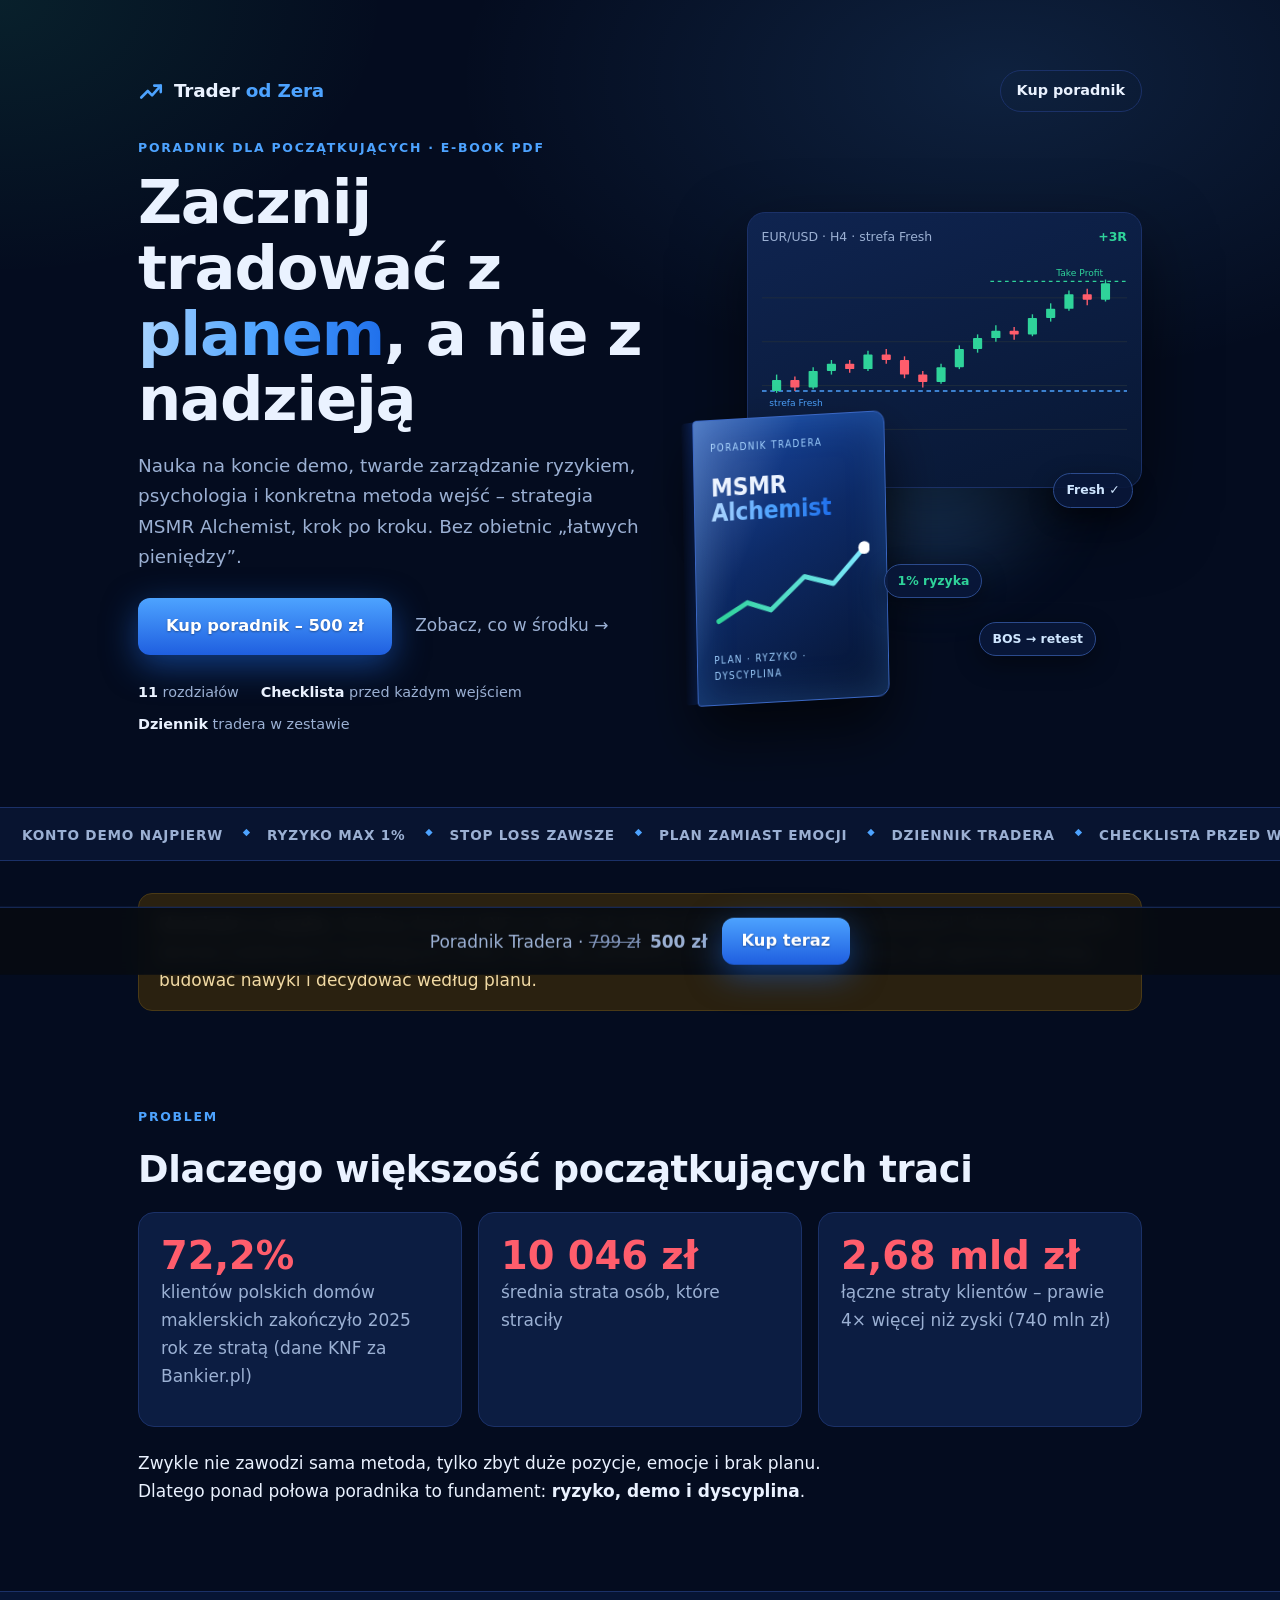
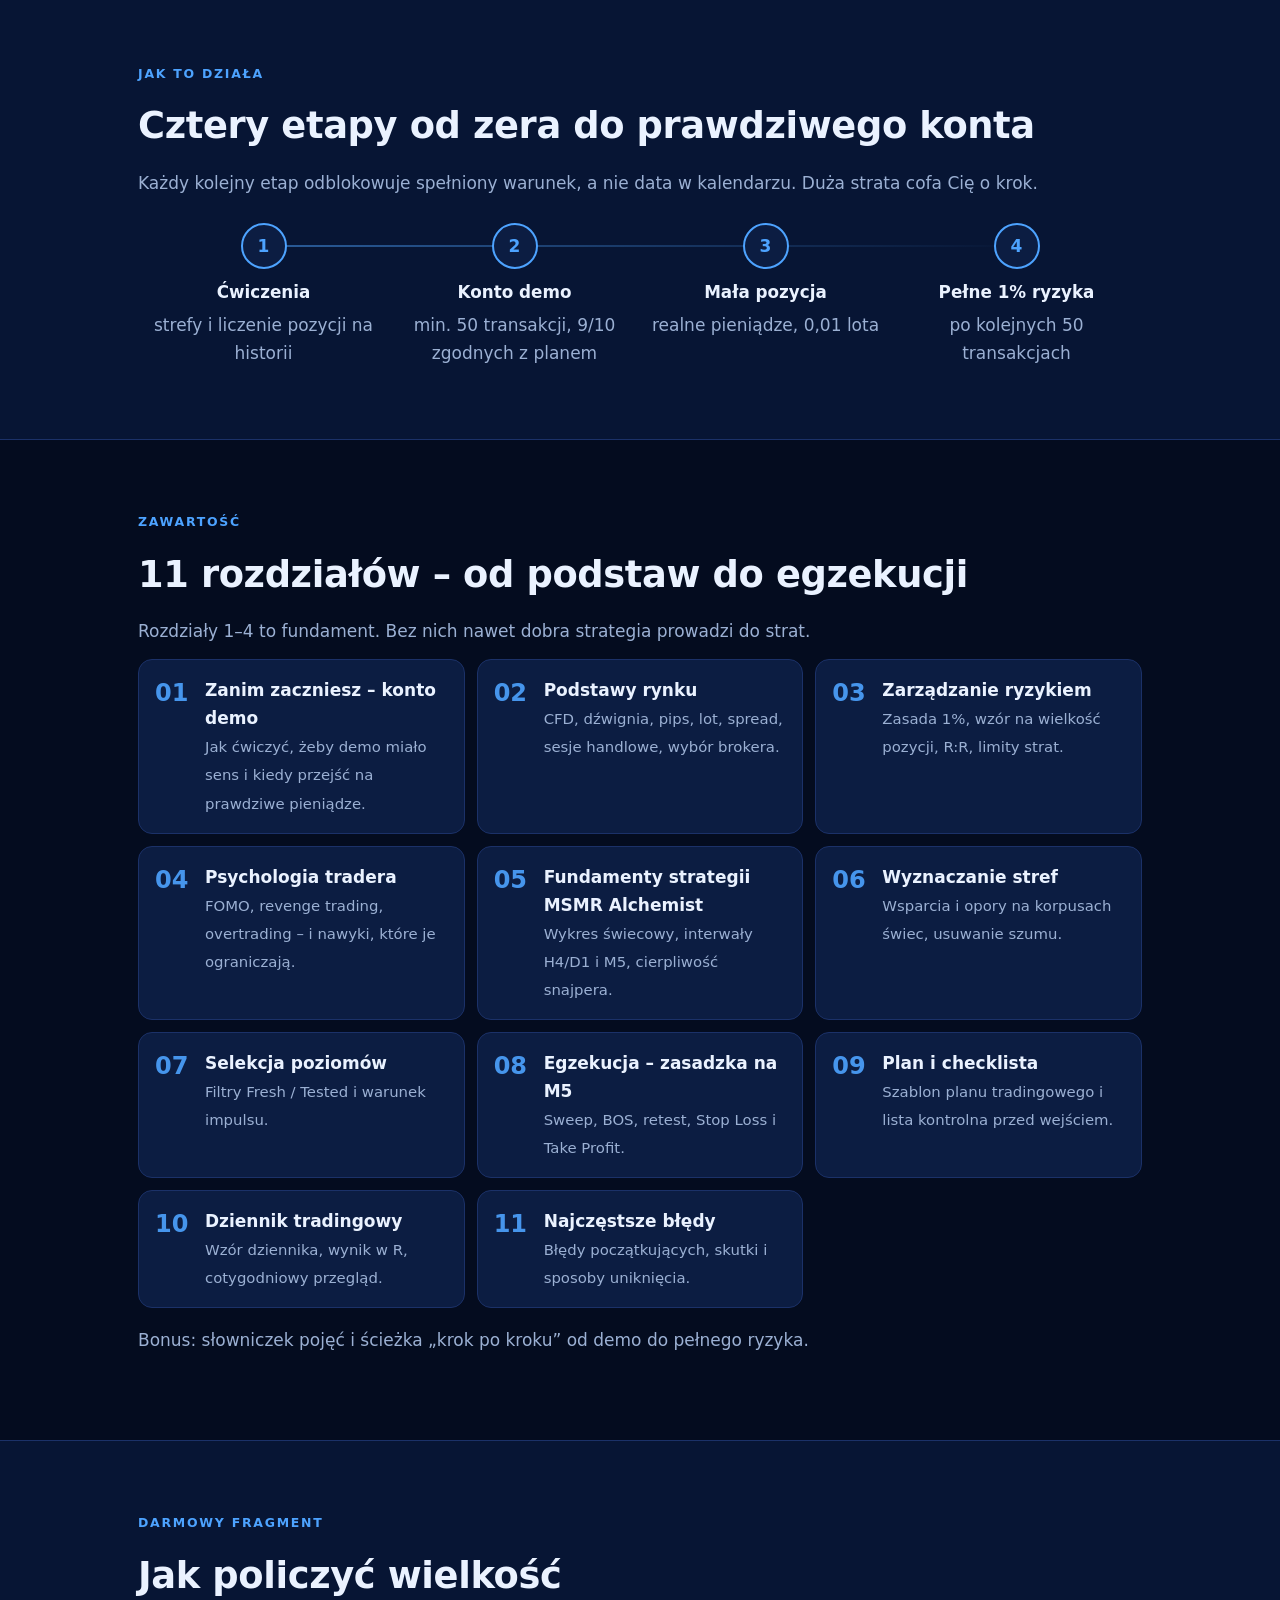
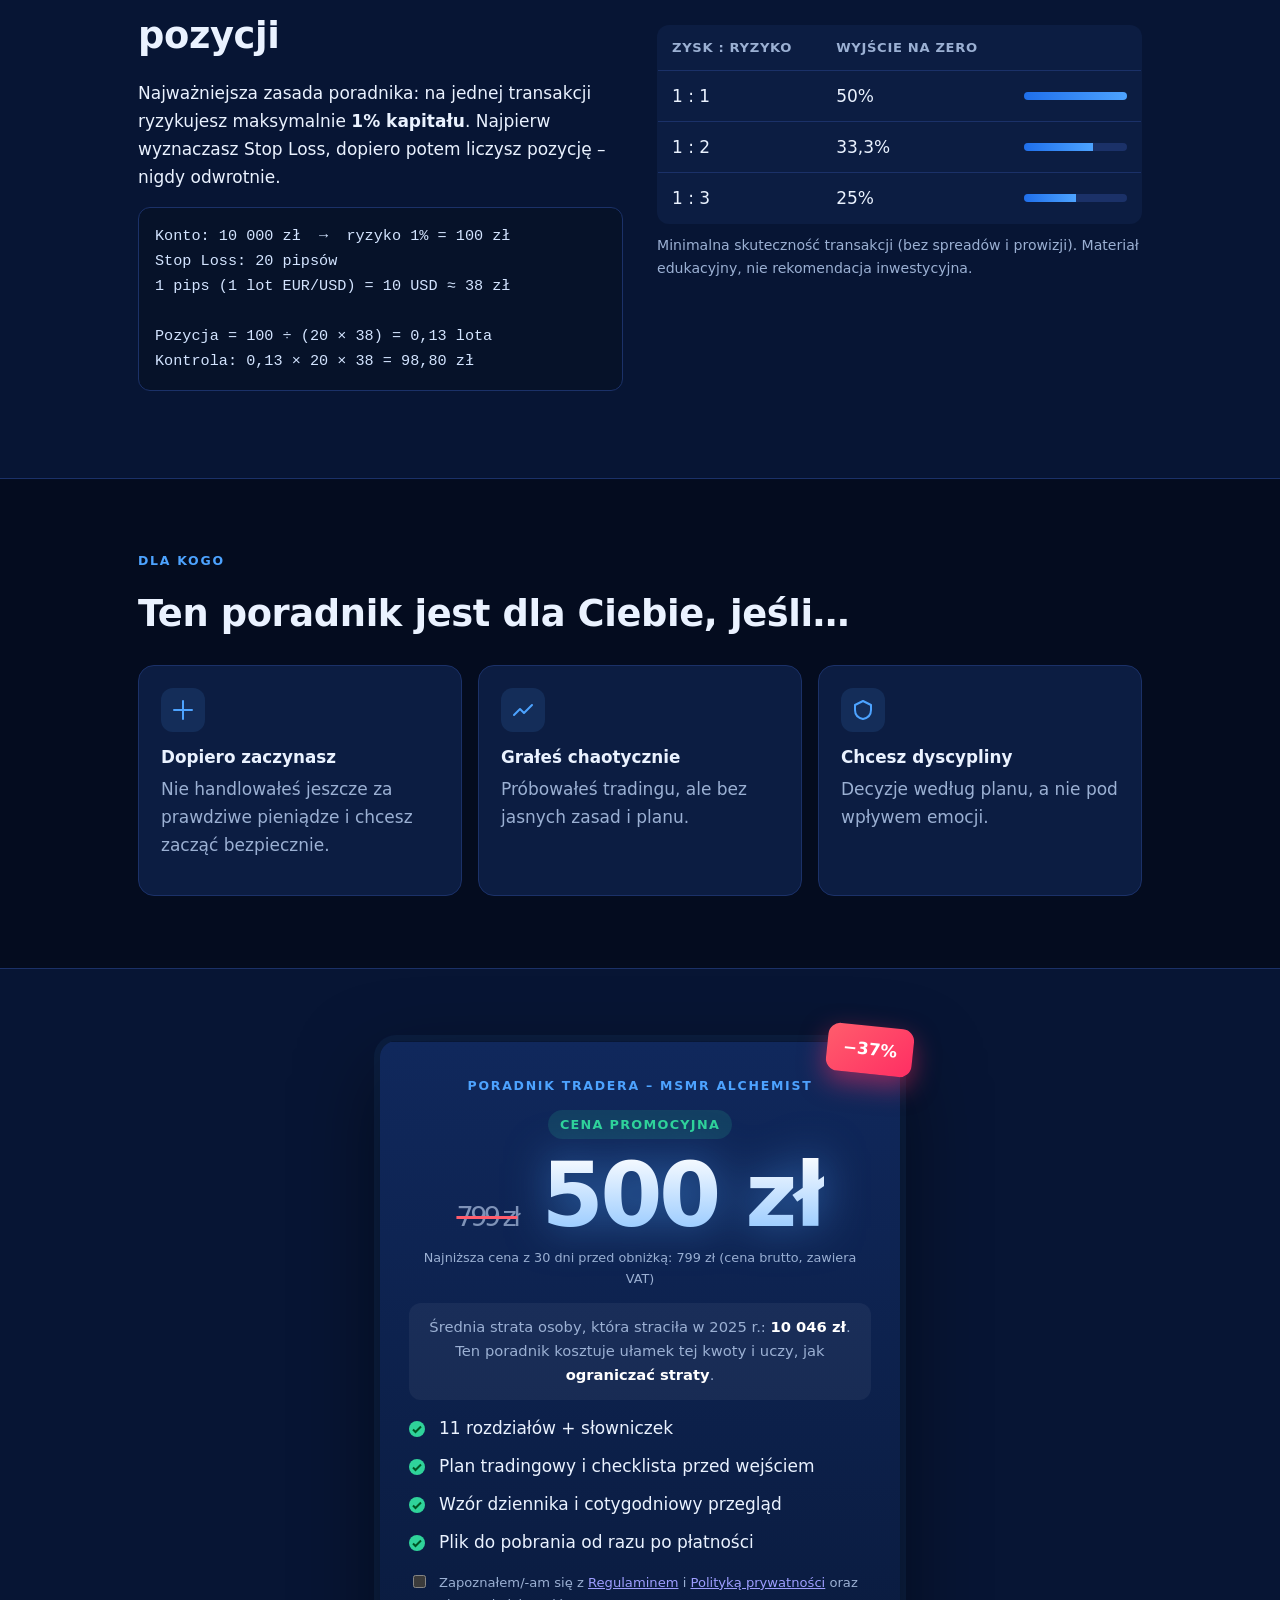
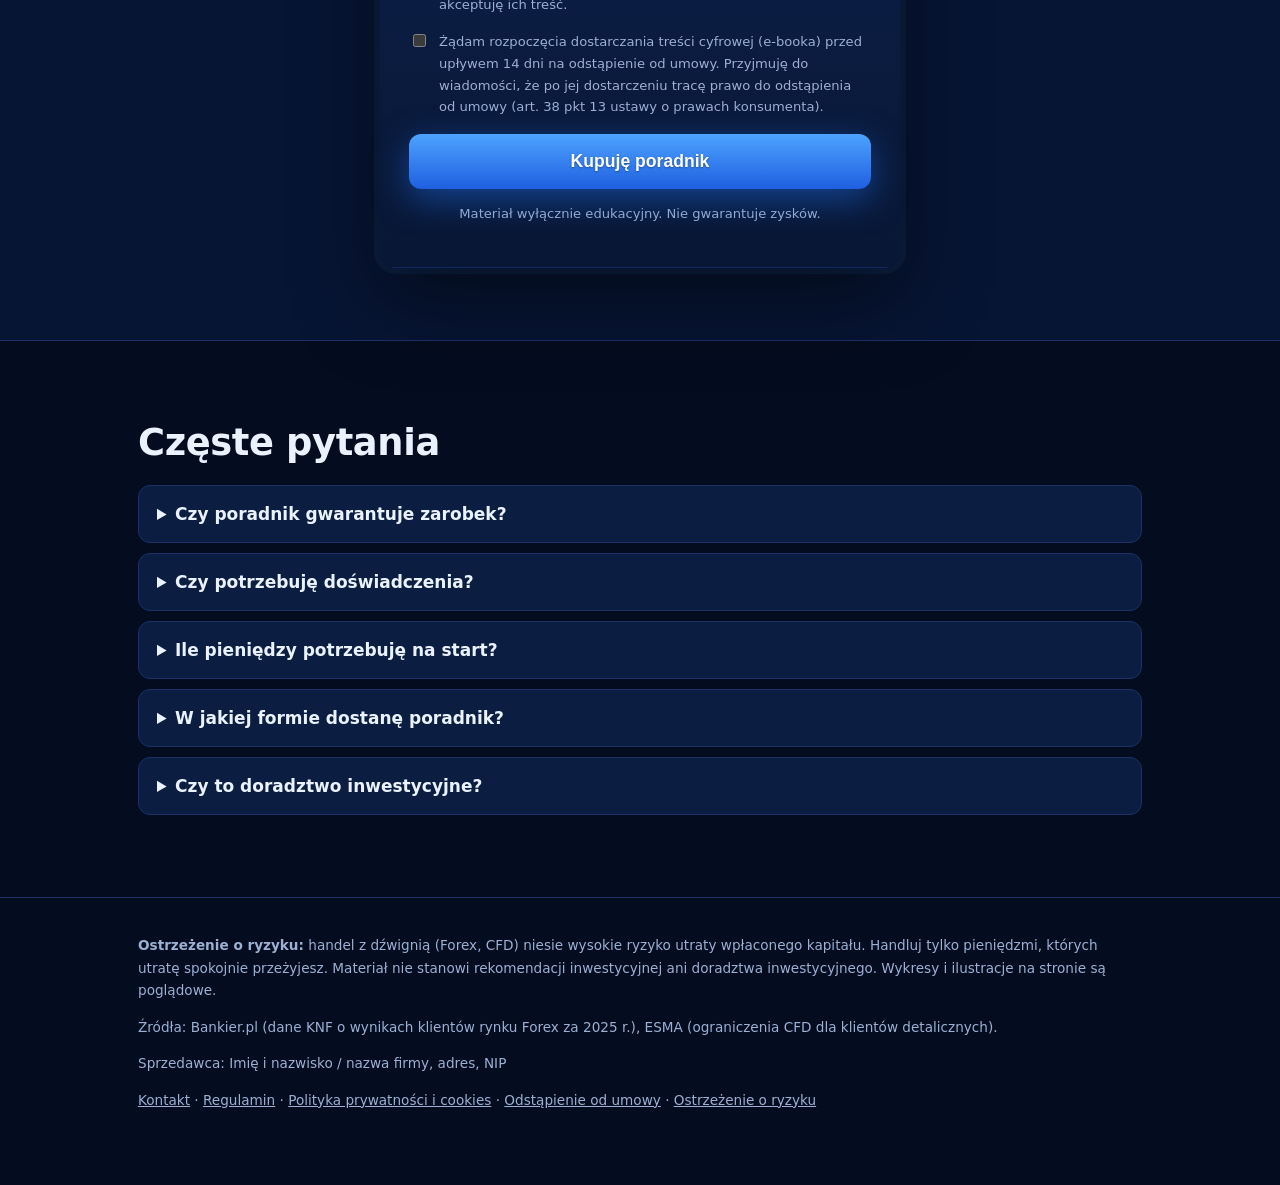
==== commit 034a64e7: "Nazwa marki Trader od Zera, tytuł i meta pod SEO, pasek z logo Co-Authored-By: Claude Sonnet 5.5 <no" ====
--- a/index.html
+++ b/index.html
@@ -4,14 +4,16 @@
 <meta charset="utf-8">
 <meta name="viewport" content="width=device-width, initial-scale=1">
 <meta name="color-scheme" content="dark">
-<title>Poradnik Tradera – MSMR Alchemist</title>
-<meta name="description" content="Praktyczny poradnik dla początkujących: jak zacząć tradować, liczyć ryzyko i handlować według planu. 11 rozdziałów, checklista, dziennik tradera.">
-<meta property="og:title" content="Poradnik Tradera – MSMR Alchemist">
+<title>Trader od Zera – jak zacząć tradować i inwestować | Poradnik dla początkujących</title>
+<meta name="description" content="Trader od Zera: poradnik dla początkujących – jak zacząć tradować, konto demo, zarządzanie ryzykiem i plan działania krok po kroku. E-book PDF, 11 rozdziałów.">
+<meta name="keywords" content="jak zacząć tradować, trading dla początkujących, jak zacząć inwestować, forex dla początkujących, konto demo, zarządzanie ryzykiem, poradnik tradera">
+<meta property="og:title" content="Trader od Zera – jak zacząć tradować i inwestować">
 <meta property="og:description" content="Jak zacząć tradować i nie stracić konta na starcie. Plan, ryzyko, psychologia, konkretna metoda.">
 <link rel="stylesheet" href="style.css">
 </head>
 <body>
 <header class="hero">
+<div class="wrap brandbar"><a class="brand" href="#" aria-label="Trader od Zera"><svg viewBox="0 0 24 24" width="26" height="26" fill="none" stroke="#4da3ff" stroke-width="2.4" stroke-linecap="round" stroke-linejoin="round"><path d="M3 18l6-6 4 4 8-9"/><path d="M15 7h6v6"/></svg><span>Trader <b>od Zera</b></span></a><a class="navbuy" href="#kup">Kup poradnik</a></div>
 <div class="wrap hero-grid">
   <div>
     <p class="eyebrow">Poradnik dla początkujących · e-book PDF</p>
--- a/style.css
+++ b/style.css
@@ -98,6 +98,11 @@
  .link{display:block;margin:14px 0 0}
 }
 
+.brandbar{display:flex;justify-content:space-between;align-items:center;padding-top:6px;padding-bottom:26px}
+.brand{display:flex;align-items:center;gap:10px;color:var(--ink);text-decoration:none;font-weight:600;font-size:1.15rem;letter-spacing:-.01em}
+.brand b{color:var(--gold)}
+.navbuy{color:var(--ink);text-decoration:none;font-size:.9rem;font-weight:600;border:1px solid var(--line);padding:8px 16px;border-radius:99px}
+.navbuy:hover{border-color:var(--gold)}
 /* 3D książka */
 .glow{position:absolute;inset:10% 0 0 10%;background:radial-gradient(closest-side,rgba(77,163,255,.45),transparent 70%);filter:blur(30px)}
 .book{position:absolute;left:4px;bottom:-40px;width:210px;aspect-ratio:3/4.1;perspective:900px;transform-style:preserve-3d;transform:rotateY(-24deg) rotateX(4deg) rotate(-3deg)}
